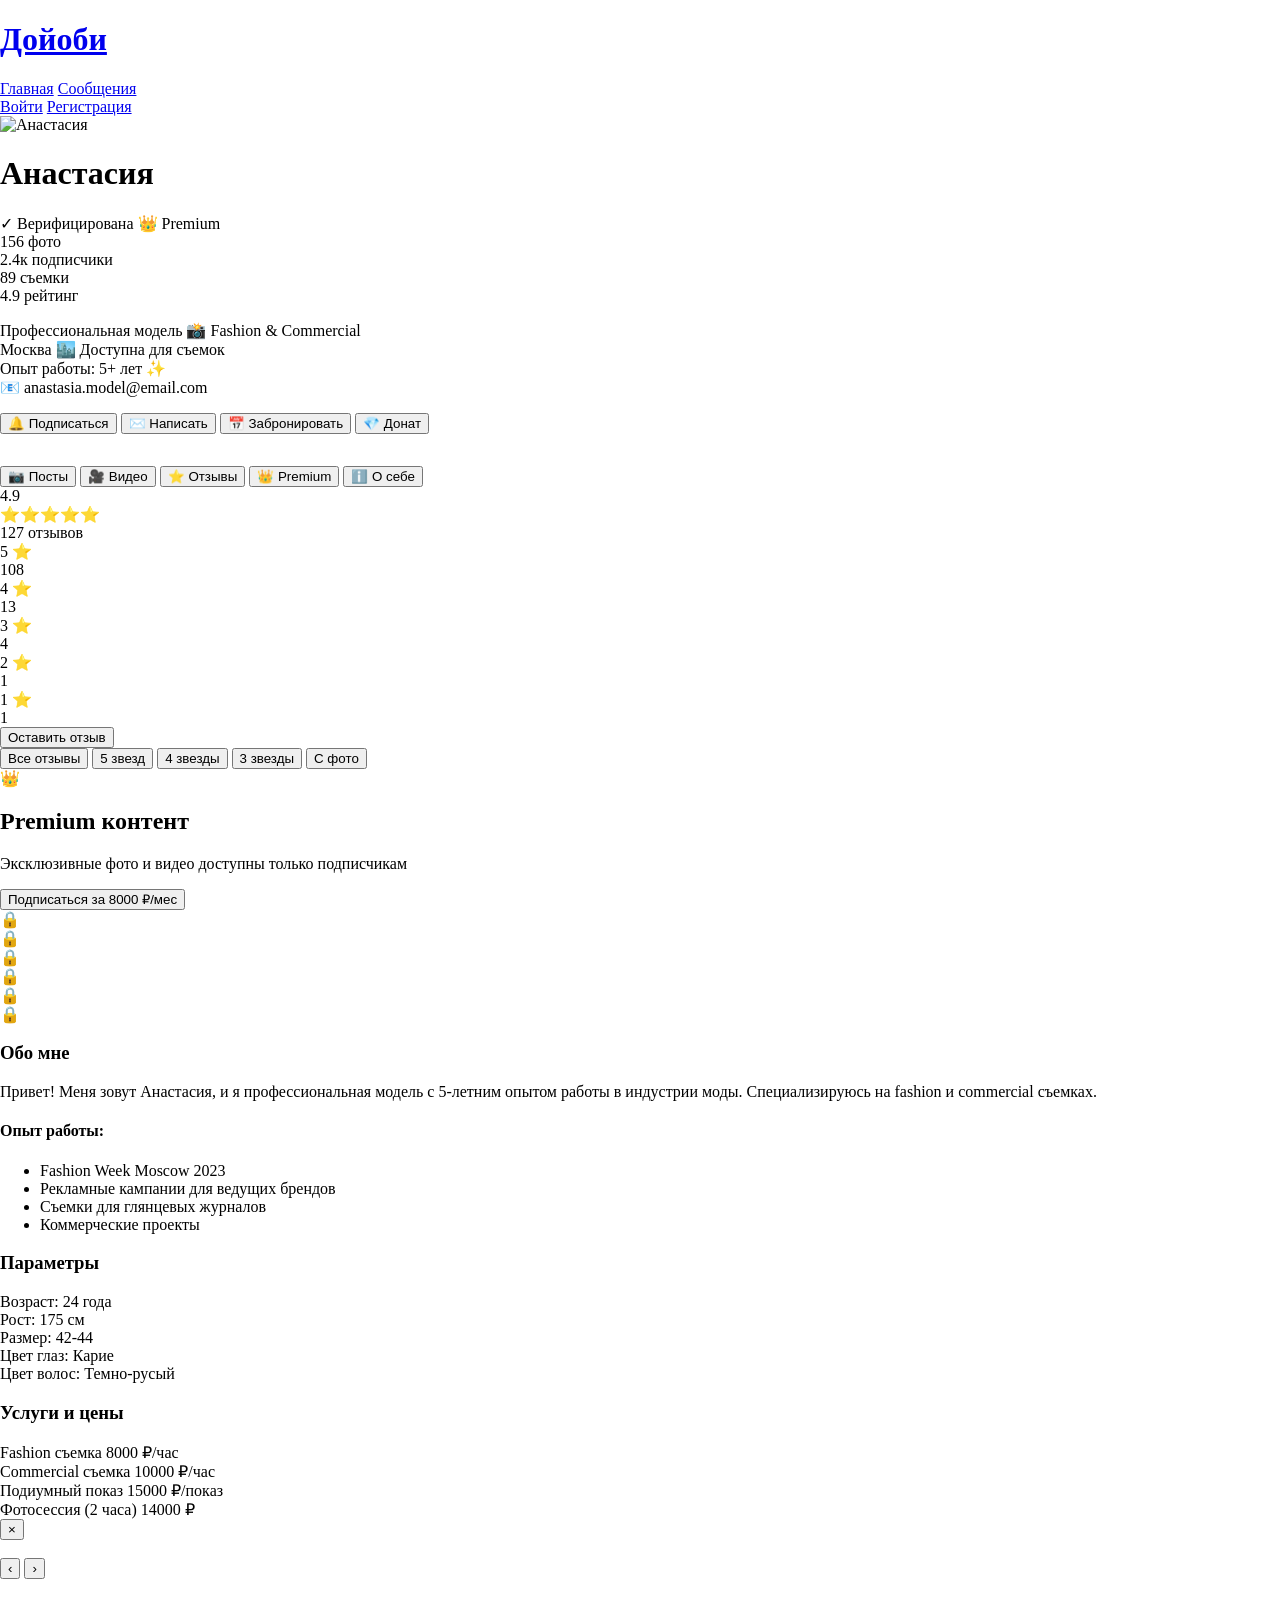
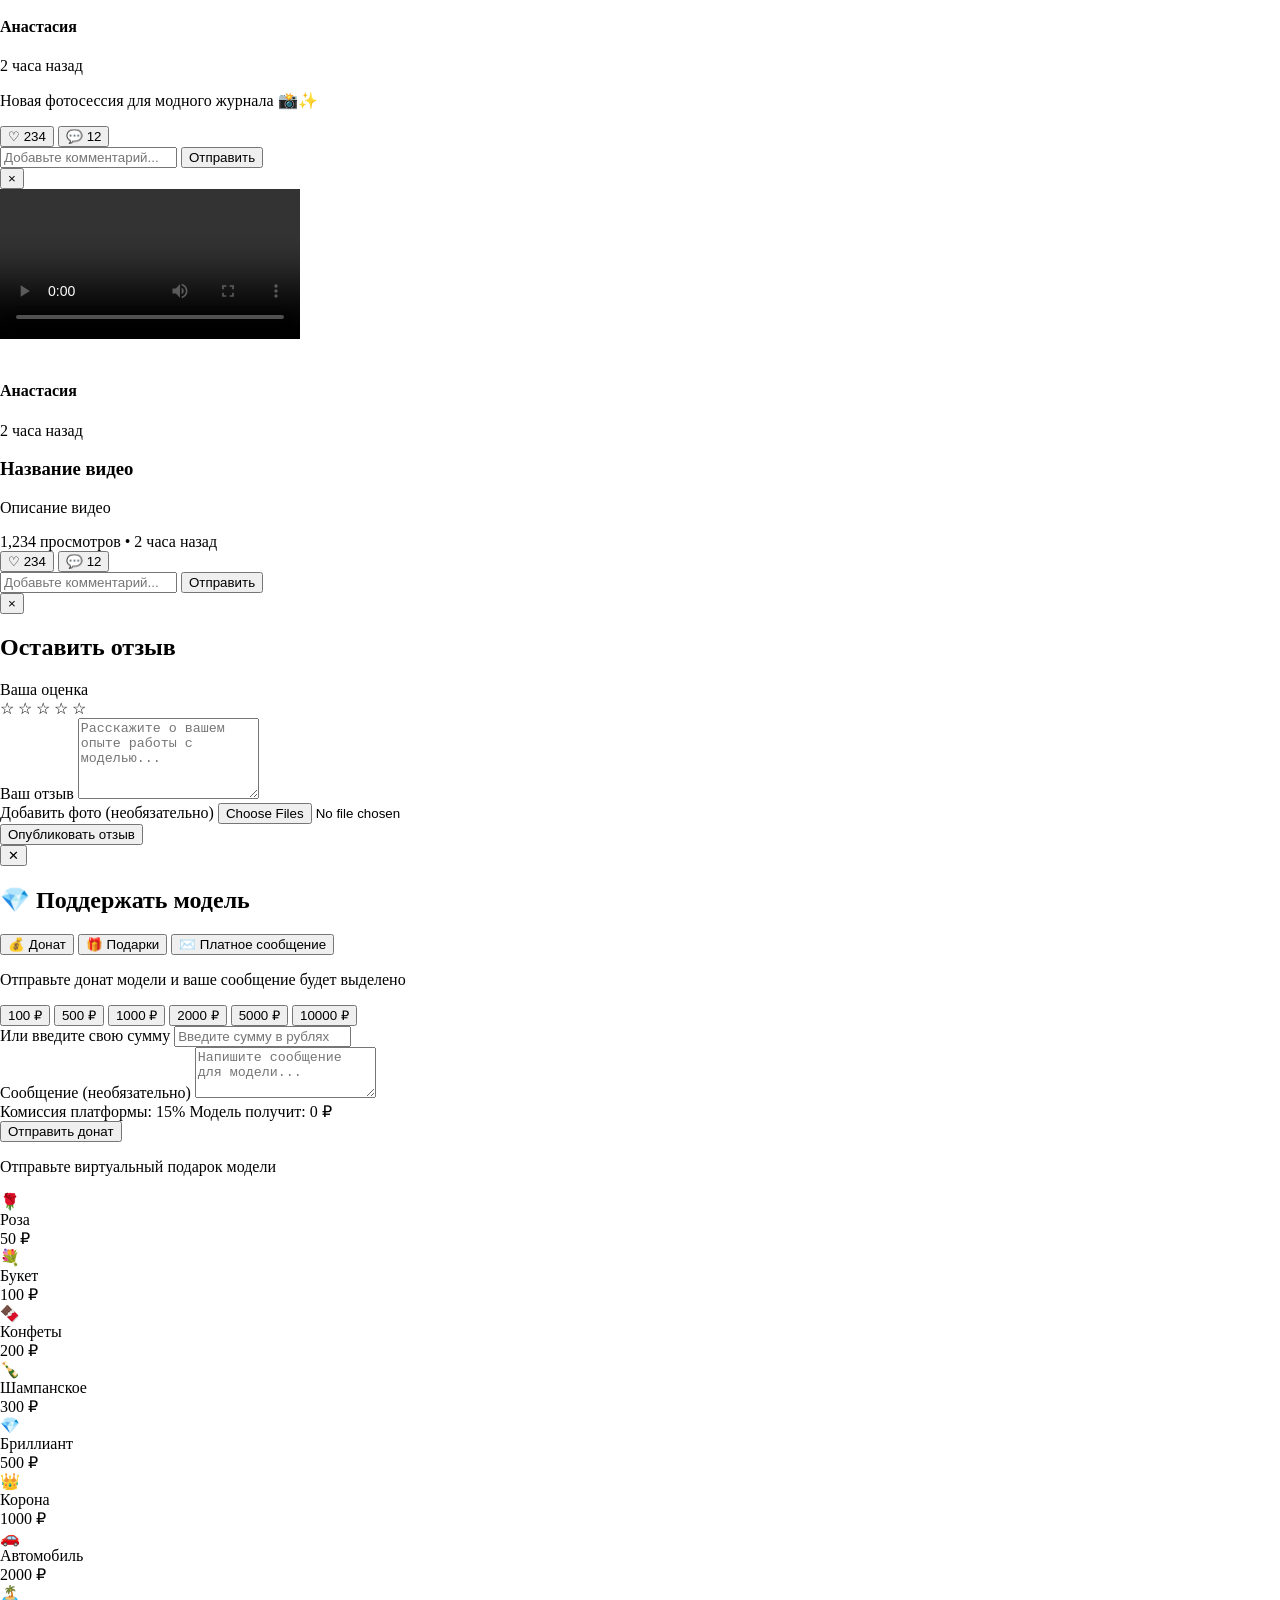
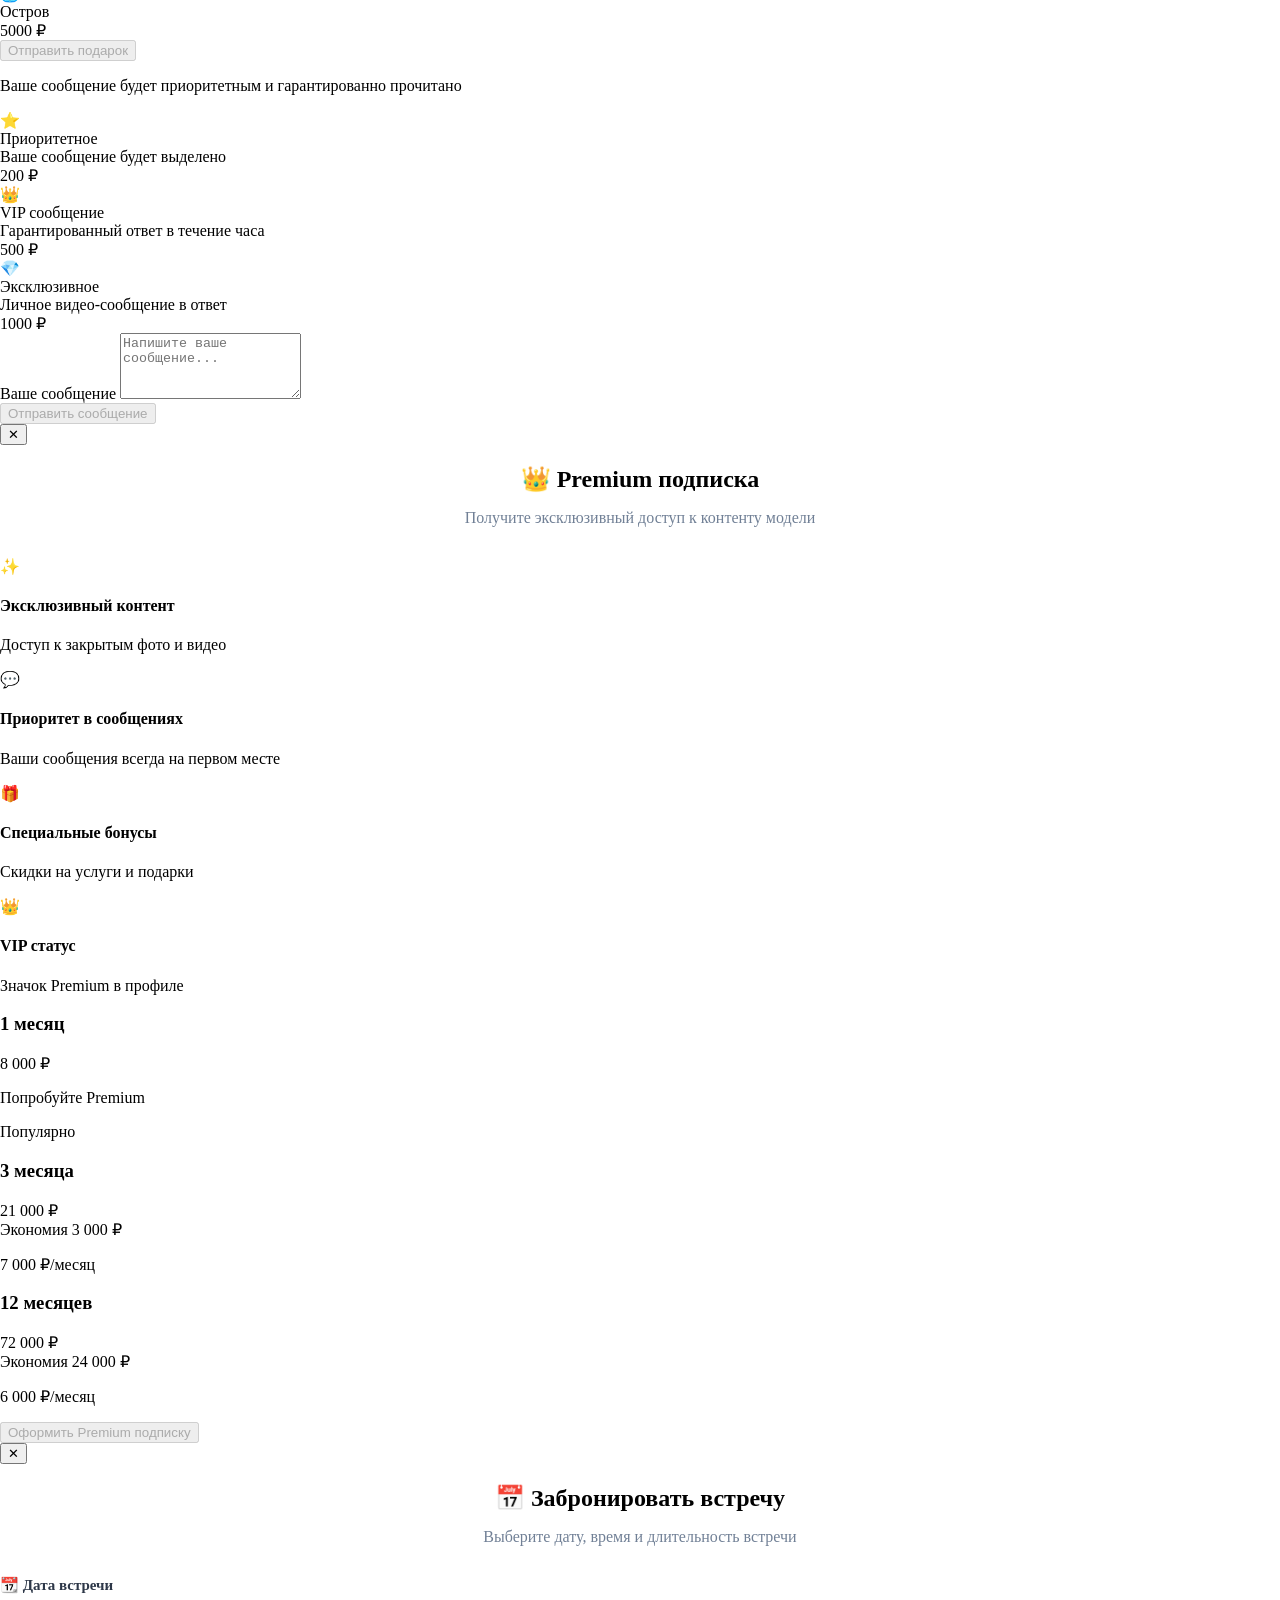
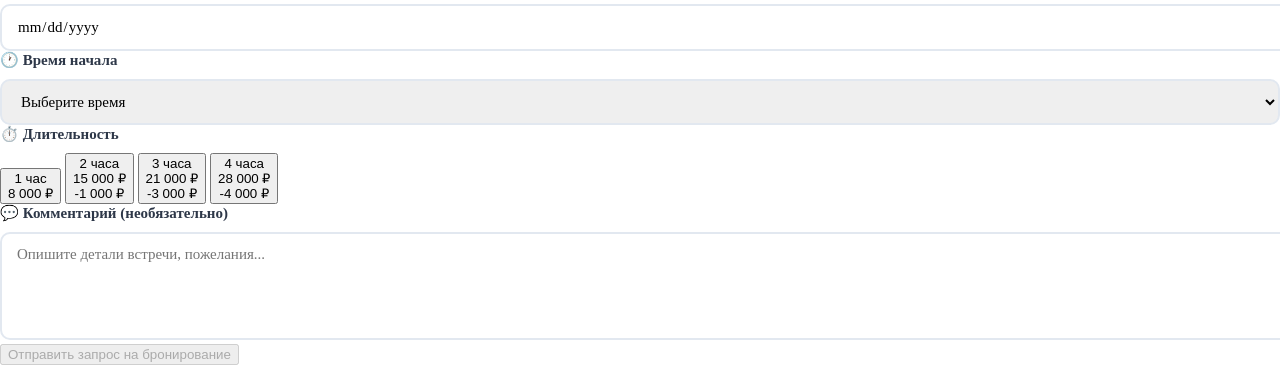
==== profile.html @ 566de877 "Add files via upload" ====
<!DOCTYPE html>
<html lang="ru" style="overflow-y: scroll !important; height: 100%;">
<head>
    <meta charset="UTF-8">
    <meta name="viewport" content="width=device-width, initial-scale=1.0">
    <title>Профиль модели - Дойоби</title>
    <style>
        /* Критический CSS для предотвращения прыжков - ПРИМЕНЯЕТСЯ МГНОВЕННО */
        html { overflow-y: scroll !important; height: 100%; width: 100vw; overflow-x: hidden; }
        body { min-height: 100vh !important; margin: 0; padding: 0; }
        .profile-main { min-height: 100vh !important; }
        .profile-header { min-height: 350px !important; }
        .profile-content { min-height: 600px !important; }
    </style>
    <link rel="stylesheet" href="css/style.css">
    <link rel="stylesheet" href="css/profile.css">
</head>
<body style="min-height: 100vh !important;">
    <script>
        // КРИТИЧНО: Выполняется ДО отрисовки страницы
        document.documentElement.style.overflowY = 'scroll';
        document.documentElement.style.height = '100%';
        document.body.style.minHeight = '100vh';
    </script>
    <!-- Хедер -->
    <header class="header">
        <div class="container">
            <div class="logo">
                <h1><a href="index.html">Дойоби</a></h1>
            </div>
            <nav class="nav">
                <a href="index.html" class="nav-link">Главная</a>
                <a href="messages.html" class="nav-link">Сообщения</a>
            </nav>
            <div class="auth-buttons" id="authButtons">
                <!-- Контент будет загружен через inline script -->
            </div>
        </div>
    </header>
    
    <script>
        // Синхронная загрузка меню ДО отрисовки страницы
        (function() {
            const currentUserData = localStorage.getItem('currentUser');
            const authButtons = document.getElementById('authButtons');
            
            if (currentUserData) {
                try {
                    const userData = JSON.parse(currentUserData);
                    
                    // Упрощенная проверка - если есть id и email, значит авторизован
                    if (userData.id && userData.email && userData.isGuest !== true) {
                        authButtons.innerHTML = `
                            <div class="user-menu" onclick="toggleUserMenu()" style="display: flex; align-items: center; gap: 10px; cursor: pointer; position: relative; width: 100%; justify-content: flex-end;">
                                <img src="${userData.avatar}" alt="Avatar" style="width: 35px; height: 35px; border-radius: 50%; object-fit: cover; flex-shrink: 0;">
                                <span style="font-weight: 600; color: #2d3748; white-space: nowrap; overflow: hidden; text-overflow: ellipsis; max-width: 200px;">${userData.name}</span>
                                <div class="dropdown-menu" id="dropdownMenu" style="position: absolute; top: 100%; right: 0; background: white; border-radius: 10px; box-shadow: 0 4px 20px rgba(0,0,0,0.1); padding: 10px 0; min-width: 180px; display: none; z-index: 100; margin-top: 10px;">
                                    <a href="user-profile.html" style="display: block; padding: 10px 15px; color: #4a5568; text-decoration: none; transition: background 0.3s ease;" onmouseover="this.style.background='#f7fafc'; this.style.color='#667eea'" onmouseout="this.style.background=''; this.style.color='#4a5568'">Мой профиль</a>
                                    <a href="#" onclick="logout()" style="display: block; padding: 10px 15px; color: #4a5568; text-decoration: none; transition: background 0.3s ease;" onmouseover="this.style.background='#f7fafc'; this.style.color='#667eea'" onmouseout="this.style.background=''; this.style.color='#4a5568'">Выйти</a>
                                </div>
                            </div>
                        `;
                    } else {
                        authButtons.innerHTML = `
                            <a href="auth.html" class="btn btn-outline" style="flex-shrink: 0;">Войти</a>
                            <a href="auth.html?register=true" class="btn btn-primary" style="flex-shrink: 0;">Регистрация</a>
                        `;
                    }
                } catch (e) {
                    authButtons.innerHTML = `
                        <a href="auth.html" class="btn btn-outline" style="flex-shrink: 0;">Войти</a>
                        <a href="auth.html?register=true" class="btn btn-primary" style="flex-shrink: 0;">Регистрация</a>
                    `;
                }
            } else {
                authButtons.innerHTML = `
                    <a href="auth.html" class="btn btn-outline" style="flex-shrink: 0;">Войти</a>
                    <a href="auth.html?register=true" class="btn btn-primary" style="flex-shrink: 0;">Регистрация</a>
                `;
            }
        })();
    </script>

    <!-- Профиль модели -->
    <main class="profile-main">
        <div class="container">
            <!-- Шапка профиля -->
            <div class="profile-header">
                <div class="profile-avatar">
                    <img src="https://images.unsplash.com/photo-1494790108755-2616b612b786?w=400&h=400&fit=crop" alt="Анастасия" id="profileAvatar">
                    <div class="status-indicator online"></div>
                </div>
                
                <div class="profile-info">
                    <div class="profile-name-section">
                        <h1 class="profile-name" id="profileName">Анастасия</h1>
                        <div class="profile-badges">
                            <span class="badge verified">✓ Верифицирована</span>
                            <span class="badge premium">👑 Premium</span>
                        </div>
                    </div>
                    
                    <div class="profile-stats">
                        <div class="stat">
                            <span class="stat-number">156</span>
                            <span class="stat-label">фото</span>
                        </div>
                        <div class="stat">
                            <span class="stat-number">2.4к</span>
                            <span class="stat-label">подписчики</span>
                        </div>
                        <div class="stat">
                            <span class="stat-number">89</span>
                            <span class="stat-label">съемки</span>
                        </div>
                        <div class="stat">
                            <span class="stat-number">4.9</span>
                            <span class="stat-label">рейтинг</span>
                        </div>
                    </div>
                    
                    <div class="profile-description">
                        <p>Профессиональная модель 📸 Fashion & Commercial<br>
                        Москва 🏙️ Доступна для съемок<br>
                        Опыт работы: 5+ лет ✨<br>
                        📧 anastasia.model@email.com</p>
                    </div>
                    
                    <div class="profile-actions">
                        <button class="btn btn-outline btn-action" id="subscribeBtn" onclick="toggleSubscription()">
                            <span id="subscribeIcon">🔔</span>
                            <span id="subscribeText">Подписаться</span>
                        </button>
                        <button class="btn btn-outline btn-action" onclick="sendMessage()">
                            <span>✉️ Написать</span>
                        </button>
                        <button class="btn btn-primary btn-action" id="bookingBtn" onclick="openBookingModal()">
                            <span>📅 Забронировать</span>
                        </button>
                        <button class="btn btn-gradient btn-action" onclick="openDonateModal()">
                            <span>💎 Донат</span>
                        </button>
                    </div>
                </div>
            </div>

            <!-- Навигация по контенту -->
            <div class="content-nav">
                <button class="content-tab active" data-tab="posts">
                    <span class="tab-icon">📷</span>
                    <span>Посты</span>
                </button>
                <button class="content-tab" data-tab="videos">
                    <span class="tab-icon">🎥</span>
                    <span>Видео</span>
                </button>
                <button class="content-tab" data-tab="reviews">
                    <span class="tab-icon">⭐</span>
                    <span>Отзывы</span>
                </button>
                <button class="content-tab" data-tab="premium">
                    <span class="tab-icon">👑</span>
                    <span>Premium</span>
                </button>
                <button class="content-tab" data-tab="about">
                    <span class="tab-icon">ℹ️</span>
                    <span>О себе</span>
                </button>
            </div>

            <!-- Контент -->
            <div class="profile-content">
                <!-- Посты -->
                <div class="content-section active" id="posts">
                    <div class="posts-grid">
                        <!-- Посты будут добавлены через JS -->
                    </div>
                </div>

                <!-- Видео -->
                <div class="content-section" id="videos">
                    <div class="videos-grid">
                        <!-- Видео будут добавлены через JS -->
                    </div>
                </div>

                <!-- Отзывы -->
                <div class="content-section" id="reviews">
                    <div class="reviews-header">
                        <div class="reviews-summary">
                            <div class="rating-big">
                                <span class="rating-number" id="averageRating">4.9</span>
                                <div class="rating-stars">⭐⭐⭐⭐⭐</div>
                                <span class="reviews-count" id="totalReviews">127 отзывов</span>
                            </div>
                            <div class="rating-breakdown">
                                <div class="rating-bar-item">
                                    <span class="rating-label">5 ⭐</span>
                                    <div class="rating-bar">
                                        <div class="rating-bar-fill" style="width: 85%"></div>
                                    </div>
                                    <span class="rating-count">108</span>
                                </div>
                                <div class="rating-bar-item">
                                    <span class="rating-label">4 ⭐</span>
                                    <div class="rating-bar">
                                        <div class="rating-bar-fill" style="width: 10%"></div>
                                    </div>
                                    <span class="rating-count">13</span>
                                </div>
                                <div class="rating-bar-item">
                                    <span class="rating-label">3 ⭐</span>
                                    <div class="rating-bar">
                                        <div class="rating-bar-fill" style="width: 3%"></div>
                                    </div>
                                    <span class="rating-count">4</span>
                                </div>
                                <div class="rating-bar-item">
                                    <span class="rating-label">2 ⭐</span>
                                    <div class="rating-bar">
                                        <div class="rating-bar-fill" style="width: 1%"></div>
                                    </div>
                                    <span class="rating-count">1</span>
                                </div>
                                <div class="rating-bar-item">
                                    <span class="rating-label">1 ⭐</span>
                                    <div class="rating-bar">
                                        <div class="rating-bar-fill" style="width: 1%"></div>
                                    </div>
                                    <span class="rating-count">1</span>
                                </div>
                            </div>
                        </div>
                        <button class="btn btn-primary" onclick="openReviewModal()">
                            Оставить отзыв
                        </button>
                    </div>
                    
                    <div class="reviews-filters">
                        <button class="filter-btn active" data-filter="all">Все отзывы</button>
                        <button class="filter-btn" data-filter="5">5 звезд</button>
                        <button class="filter-btn" data-filter="4">4 звезды</button>
                        <button class="filter-btn" data-filter="3">3 звезды</button>
                        <button class="filter-btn" data-filter="verified">С фото</button>
                    </div>
                    
                    <div class="reviews-list" id="reviewsList">
                        <!-- Отзывы будут добавлены через JS -->
                    </div>
                </div>

                <!-- Premium контент -->
                <div class="content-section" id="premium">
                    <!-- Баннер для неподписанных (будет скрыт если есть Premium) -->
                    <div class="premium-locked-banner" id="premiumLockedBanner">
                        <div class="premium-banner-content">
                            <div class="premium-banner-icon">👑</div>
                            <h2>Premium контент</h2>
                            <p>Эксклюзивные фото и видео доступны только подписчикам</p>
                            <button class="btn btn-gradient btn-large" onclick="openPremiumModal()">
                                Подписаться за 8000 ₽/мес
                            </button>
                        </div>
                    </div>
                    
                    <!-- Заблокированный контент (превью) -->
                    <div class="premium-locked-grid" id="premiumLockedGrid">
                        <div class="locked-item">
                            <div class="locked-overlay">
                                <span class="lock-icon">🔒</span>
                            </div>
                        </div>
                        <div class="locked-item">
                            <div class="locked-overlay">
                                <span class="lock-icon">🔒</span>
                            </div>
                        </div>
                        <div class="locked-item">
                            <div class="locked-overlay">
                                <span class="lock-icon">🔒</span>
                            </div>
                        </div>
                        <div class="locked-item">
                            <div class="locked-overlay">
                                <span class="lock-icon">🔒</span>
                            </div>
                        </div>
                        <div class="locked-item">
                            <div class="locked-overlay">
                                <span class="lock-icon">🔒</span>
                            </div>
                        </div>
                        <div class="locked-item">
                            <div class="locked-overlay">
                                <span class="lock-icon">🔒</span>
                            </div>
                        </div>
                    </div>
                    
                    <!-- Разблокированный Premium контент (будет показан если есть подписка) -->
                    <div class="premium-unlocked-content" id="premiumUnlockedContent" style="display: none;">
                        <div class="premium-active-badge">
                            <span class="badge-icon">👑</span>
                            <span>Premium активен</span>
                            <span class="badge-expires" id="premiumExpiresText"></span>
                        </div>
                        
                        <div class="premium-grid" id="premiumContentGrid">
                            <!-- Premium контент будет добавлен через JS -->
                        </div>
                    </div>
                </div>

                <!-- О себе -->
                <div class="content-section" id="about">
                    <div class="about-content">
                        <div class="about-section">
                            <h3>Обо мне</h3>
                            <p>Привет! Меня зовут Анастасия, и я профессиональная модель с 5-летним опытом работы в индустрии моды. Специализируюсь на fashion и commercial съемках.</p>
                            
                            <h4>Опыт работы:</h4>
                            <ul>
                                <li>Fashion Week Moscow 2023</li>
                                <li>Рекламные кампании для ведущих брендов</li>
                                <li>Съемки для глянцевых журналов</li>
                                <li>Коммерческие проекты</li>
                            </ul>
                        </div>
                        
                        <div class="about-section">
                            <h3>Параметры</h3>
                            <div class="parameters">
                                <div class="param">
                                    <span class="param-label">Возраст:</span>
                                    <span class="param-value">24 года</span>
                                </div>
                                <div class="param">
                                    <span class="param-label">Рост:</span>
                                    <span class="param-value">175 см</span>
                                </div>
                                <div class="param">
                                    <span class="param-label">Размер:</span>
                                    <span class="param-value">42-44</span>
                                </div>
                                <div class="param">
                                    <span class="param-label">Цвет глаз:</span>
                                    <span class="param-value">Карие</span>
                                </div>
                                <div class="param">
                                    <span class="param-label">Цвет волос:</span>
                                    <span class="param-value">Темно-русый</span>
                                </div>
                            </div>
                        </div>
                        
                        <div class="about-section">
                            <h3>Услуги и цены</h3>
                            <div class="services">
                                <div class="service">
                                    <span class="service-name">Fashion съемка</span>
                                    <span class="service-price">8000 ₽/час</span>
                                </div>
                                <div class="service">
                                    <span class="service-name">Commercial съемка</span>
                                    <span class="service-price">10000 ₽/час</span>
                                </div>
                                <div class="service">
                                    <span class="service-name">Подиумный показ</span>
                                    <span class="service-price">15000 ₽/показ</span>
                                </div>
                                <div class="service">
                                    <span class="service-name">Фотосессия (2 часа)</span>
                                    <span class="service-price">14000 ₽</span>
                                </div>
                            </div>
                        </div>
                    </div>
                </div>
            </div>
        </div>
    </main>

    <!-- Модальное окно для просмотра фото -->
    <div class="modal" id="photoModal">
        <div class="modal-content modal-photo-content">
            <button class="modal-close" onclick="closeModal()">&times;</button>
            
            <div class="modal-photo-container">
                <!-- Левая часть - изображение -->
                <div class="modal-image-section">
                    <img src="" alt="" id="modalImage">
                    <div class="modal-nav">
                        <button class="modal-nav-btn" id="prevBtn" onclick="prevImage()">‹</button>
                        <button class="modal-nav-btn" id="nextBtn" onclick="nextImage()">›</button>
                    </div>
                </div>
                
                <!-- Правая часть - информация, лайки и комментарии -->
                <div class="modal-info-section">
                    <!-- Шапка с информацией о модели -->
                    <div class="modal-header-info">
                        <img src="" alt="" class="modal-user-avatar" id="modalUserAvatar">
                        <div class="modal-user-details">
                            <h4 id="modalUserName">Анастасия</h4>
                            <span class="modal-post-time" id="modalPostTime">2 часа назад</span>
                        </div>
                    </div>
                    
                    <!-- Описание поста -->
                    <div class="modal-post-description">
                        <p id="modalPostDescription">Новая фотосессия для модного журнала 📸✨</p>
                    </div>
                    
                    <!-- Лайки и действия -->
                    <div class="modal-actions">
                        <button class="action-btn like-btn" onclick="toggleLike()" id="likeBtn">
                            <span class="action-icon">♡</span>
                            <span class="action-count" id="likeCount">234</span>
                        </button>
                        <button class="action-btn comment-btn" onclick="focusCommentInput()">
                            <span class="action-icon">💬</span>
                            <span class="action-count" id="commentCount">12</span>
                        </button>
                    </div>
                    
                    <!-- Список комментариев -->
                    <div class="modal-comments" id="modalComments">
                        <!-- Комментарии будут добавлены через JS -->
                    </div>
                    
                    <!-- Форма добавления комментария -->
                    <div class="modal-comment-form">
                        <input type="text" 
                               placeholder="Добавьте комментарий..." 
                               id="commentInput"
                               onkeypress="handleCommentKeyPress(event)">
                        <button class="btn btn-primary btn-small" onclick="addComment()">
                            Отправить
                        </button>
                    </div>
                </div>
            </div>
        </div>
    </div>

    <!-- Модальное окно для видео -->
    <div class="modal" id="videoModal">
        <div class="modal-content modal-video-content">
            <button class="modal-close" onclick="closeVideoModal()">&times;</button>
            
            <div class="modal-video-container">
                <!-- Левая часть - видео -->
                <div class="modal-video-section">
                    <video id="modalVideo" controls autoplay>
                        <source src="" type="video/mp4">
                        Ваш браузер не поддерживает видео.
                    </video>
                </div>
                
                <!-- Правая часть - информация, лайки и комментарии -->
                <div class="modal-info-section">
                    <!-- Шапка с информацией о модели -->
                    <div class="modal-header-info">
                        <img src="" alt="" class="modal-user-avatar" id="modalVideoUserAvatar">
                        <div class="modal-user-details">
                            <h4 id="modalVideoUserName">Анастасия</h4>
                            <span class="modal-post-time" id="modalVideoPostTime">2 часа назад</span>
                        </div>
                    </div>
                    
                    <!-- Описание видео -->
                    <div class="modal-post-description">
                        <h3 id="modalVideoTitle">Название видео</h3>
                        <p id="modalVideoDescription">Описание видео</p>
                        <div class="video-stats-info">
                            <span id="modalVideoViews">1,234 просмотров</span>
                            <span>•</span>
                            <span id="modalVideoDate">2 часа назад</span>
                        </div>
                    </div>
                    
                    <!-- Лайки и действия -->
                    <div class="modal-actions">
                        <button class="action-btn like-btn" onclick="toggleVideoLike()" id="videoLikeBtn">
                            <span class="action-icon">♡</span>
                            <span class="action-count" id="videoLikeCount">234</span>
                        </button>
                        <button class="action-btn comment-btn" onclick="focusVideoCommentInput()">
                            <span class="action-icon">💬</span>
                            <span class="action-count" id="videoCommentCount">12</span>
                        </button>
                    </div>
                    
                    <!-- Список комментариев -->
                    <div class="modal-comments" id="modalVideoComments">
                        <!-- Комментарии будут добавлены через JS -->
                    </div>
                    
                    <!-- Форма добавления комментария -->
                    <div class="modal-comment-form">
                        <input type="text" 
                               placeholder="Добавьте комментарий..." 
                               id="videoCommentInput"
                               onkeypress="handleVideoCommentKeyPress(event)">
                        <button class="btn btn-primary btn-small" onclick="addVideoComment()">
                            Отправить
                        </button>
                    </div>
                </div>
            </div>
        </div>
    </div>

    <!-- Модальное окно для отзыва -->
    <div class="modal" id="reviewModal">
        <div class="modal-content modal-review-content">
            <button class="modal-close" onclick="closeReviewModal()">&times;</button>
            <h2>Оставить отзыв</h2>
            
            <div class="review-form">
                <div class="form-group">
                    <label>Ваша оценка</label>
                    <div class="star-rating" id="starRating">
                        <span class="star" data-rating="1">☆</span>
                        <span class="star" data-rating="2">☆</span>
                        <span class="star" data-rating="3">☆</span>
                        <span class="star" data-rating="4">☆</span>
                        <span class="star" data-rating="5">☆</span>
                    </div>
                </div>
                
                <div class="form-group">
                    <label>Ваш отзыв</label>
                    <textarea id="reviewText" 
                              placeholder="Расскажите о вашем опыте работы с моделью..." 
                              rows="5"></textarea>
                </div>
                
                <div class="form-group">
                    <label>Добавить фото (необязательно)</label>
                    <input type="file" id="reviewPhoto" accept="image/*" multiple>
                </div>
                
                <button class="btn btn-primary btn-large" onclick="submitReview()">
                    Опубликовать отзыв
                </button>
            </div>
        </div>
    </div>

    <!-- Модальное окно для донатов и подарков -->
    <div class="modal" id="donateModal" onclick="closeModalOnOverlay(event, 'donateModal')">
        <div class="modal-content modal-donate-content" onclick="event.stopPropagation()">
            <button class="modal-close" onclick="closeDonateModal()">✕</button>
            <h2>💎 Поддержать модель</h2>
            
            <div class="donate-tabs">
                <button class="donate-tab active" data-tab="donate" onclick="switchDonateTab('donate')">
                    💰 Донат
                </button>
                <button class="donate-tab" data-tab="gifts" onclick="switchDonateTab('gifts')">
                    🎁 Подарки
                </button>
                <button class="donate-tab" data-tab="paid-message" onclick="switchDonateTab('paid-message')">
                    ✉️ Платное сообщение
                </button>
            </div>
            
            <!-- Донат -->
            <div class="donate-section active" id="donate-section">
                <p class="donate-description">Отправьте донат модели и ваше сообщение будет выделено</p>
                
                <div class="amount-buttons">
                    <button class="amount-btn" onclick="selectAmount(100)">100 ₽</button>
                    <button class="amount-btn" onclick="selectAmount(500)">500 ₽</button>
                    <button class="amount-btn" onclick="selectAmount(1000)">1000 ₽</button>
                    <button class="amount-btn" onclick="selectAmount(2000)">2000 ₽</button>
                    <button class="amount-btn" onclick="selectAmount(5000)">5000 ₽</button>
                    <button class="amount-btn" onclick="selectAmount(10000)">10000 ₽</button>
                </div>
                
                <div class="form-group">
                    <label>Или введите свою сумму</label>
                    <input type="number" id="customAmount" placeholder="Введите сумму в рублях" min="50">
                </div>
                
                <div class="form-group">
                    <label>Сообщение (необязательно)</label>
                    <textarea id="donateMessage" placeholder="Напишите сообщение для модели..." rows="3"></textarea>
                </div>
                
                <div class="commission-info">
                    <span>Комиссия платформы: 15%</span>
                    <span id="modelReceives">Модель получит: 0 ₽</span>
                </div>
                
                <button class="btn btn-gradient btn-large" onclick="sendDonate()">
                    Отправить донат
                </button>
            </div>
            
            <!-- Подарки -->
            <div class="donate-section" id="gifts-section">
                <p class="donate-description">Отправьте виртуальный подарок модели</p>
                
                <div class="gifts-grid">
                    <div class="gift-item" onclick="selectGift(1, 50)">
                        <div class="gift-icon">🌹</div>
                        <div class="gift-name">Роза</div>
                        <div class="gift-price">50 ₽</div>
                    </div>
                    <div class="gift-item" onclick="selectGift(2, 100)">
                        <div class="gift-icon">💐</div>
                        <div class="gift-name">Букет</div>
                        <div class="gift-price">100 ₽</div>
                    </div>
                    <div class="gift-item" onclick="selectGift(3, 200)">
                        <div class="gift-icon">🍫</div>
                        <div class="gift-name">Конфеты</div>
                        <div class="gift-price">200 ₽</div>
                    </div>
                    <div class="gift-item" onclick="selectGift(4, 300)">
                        <div class="gift-icon">🍾</div>
                        <div class="gift-name">Шампанское</div>
                        <div class="gift-price">300 ₽</div>
                    </div>
                    <div class="gift-item" onclick="selectGift(5, 500)">
                        <div class="gift-icon">💎</div>
                        <div class="gift-name">Бриллиант</div>
                        <div class="gift-price">500 ₽</div>
                    </div>
                    <div class="gift-item" onclick="selectGift(6, 1000)">
                        <div class="gift-icon">👑</div>
                        <div class="gift-name">Корона</div>
                        <div class="gift-price">1000 ₽</div>
                    </div>
                    <div class="gift-item" onclick="selectGift(7, 2000)">
                        <div class="gift-icon">🚗</div>
                        <div class="gift-name">Автомобиль</div>
                        <div class="gift-price">2000 ₽</div>
                    </div>
                    <div class="gift-item" onclick="selectGift(8, 5000)">
                        <div class="gift-icon">🏝️</div>
                        <div class="gift-name">Остров</div>
                        <div class="gift-price">5000 ₽</div>
                    </div>
                </div>
                
                <div class="selected-gift" id="selectedGift" style="display: none;">
                    <p>Выбран подарок: <span id="selectedGiftName"></span></p>
                    <p>Стоимость: <span id="selectedGiftPrice"></span> ₽</p>
                </div>
                
                <button class="btn btn-gradient btn-large" onclick="sendGift()" id="sendGiftBtn" disabled>
                    Отправить подарок
                </button>
            </div>
            
            <!-- Платное сообщение -->
            <div class="donate-section" id="paid-message-section">
                <p class="donate-description">Ваше сообщение будет приоритетным и гарантированно прочитано</p>
                
                <div class="paid-message-options">
                    <div class="paid-option" onclick="selectPaidOption('priority', 200)">
                        <div class="option-icon">⭐</div>
                        <div class="option-name">Приоритетное</div>
                        <div class="option-description">Ваше сообщение будет выделено</div>
                        <div class="option-price">200 ₽</div>
                    </div>
                    <div class="paid-option" onclick="selectPaidOption('vip', 500)">
                        <div class="option-icon">👑</div>
                        <div class="option-name">VIP сообщение</div>
                        <div class="option-description">Гарантированный ответ в течение часа</div>
                        <div class="option-price">500 ₽</div>
                    </div>
                    <div class="paid-option" onclick="selectPaidOption('exclusive', 1000)">
                        <div class="option-icon">💎</div>
                        <div class="option-name">Эксклюзивное</div>
                        <div class="option-description">Личное видео-сообщение в ответ</div>
                        <div class="option-price">1000 ₽</div>
                    </div>
                </div>
                
                <div class="form-group">
                    <label>Ваше сообщение</label>
                    <textarea id="paidMessageText" placeholder="Напишите ваше сообщение..." rows="4"></textarea>
                </div>
                
                <div class="selected-option" id="selectedOption" style="display: none;">
                    <p>Выбран тариф: <span id="selectedOptionName"></span></p>
                    <p>Стоимость: <span id="selectedOptionPrice"></span> ₽</p>
                </div>
                
                <button class="btn btn-gradient btn-large" onclick="sendPaidMessage()" id="sendPaidMessageBtn" disabled>
                    Отправить сообщение
                </button>
            </div>
        </div>
    </div>

    <!-- Модальное окно Premium подписки -->
    <div class="modal" id="premiumModal" onclick="closeModalOnOverlay(event, 'premiumModal')">
        <div class="modal-content modal-donate-content" onclick="event.stopPropagation()">
            <button class="modal-close" onclick="closePremiumModal()">✕</button>
            <h2 style="text-align: center; margin-bottom: 10px;">👑 Premium подписка</h2>
            <p style="text-align: center; color: #718096; margin-bottom: 30px;">Получите эксклюзивный доступ к контенту модели</p>
            
            <div class="premium-benefits">
                <div class="benefit-item">
                    <span class="benefit-icon">✨</span>
                    <div>
                        <h4>Эксклюзивный контент</h4>
                        <p>Доступ к закрытым фото и видео</p>
                    </div>
                </div>
                <div class="benefit-item">
                    <span class="benefit-icon">💬</span>
                    <div>
                        <h4>Приоритет в сообщениях</h4>
                        <p>Ваши сообщения всегда на первом месте</p>
                    </div>
                </div>
                <div class="benefit-item">
                    <span class="benefit-icon">🎁</span>
                    <div>
                        <h4>Специальные бонусы</h4>
                        <p>Скидки на услуги и подарки</p>
                    </div>
                </div>
                <div class="benefit-item">
                    <span class="benefit-icon">👑</span>
                    <div>
                        <h4>VIP статус</h4>
                        <p>Значок Premium в профиле</p>
                    </div>
                </div>
            </div>
            
            <div class="premium-plans">
                <div class="premium-plan" onclick="selectPremiumPlan('month', 8000)">
                    <div class="plan-header">
                        <h3>1 месяц</h3>
                        <div class="plan-price">8 000 ₽</div>
                    </div>
                    <p class="plan-description">Попробуйте Premium</p>
                </div>
                
                <div class="premium-plan premium-plan-popular" onclick="selectPremiumPlan('3months', 21000)">
                    <div class="plan-badge">Популярно</div>
                    <div class="plan-header">
                        <h3>3 месяца</h3>
                        <div class="plan-price">21 000 ₽</div>
                        <div class="plan-save">Экономия 3 000 ₽</div>
                    </div>
                    <p class="plan-description">7 000 ₽/месяц</p>
                </div>
                
                <div class="premium-plan" onclick="selectPremiumPlan('year', 72000)">
                    <div class="plan-header">
                        <h3>12 месяцев</h3>
                        <div class="plan-price">72 000 ₽</div>
                        <div class="plan-save">Экономия 24 000 ₽</div>
                    </div>
                    <p class="plan-description">6 000 ₽/месяц</p>
                </div>
            </div>
            
            <div class="selected-premium-plan" id="selectedPremiumPlan" style="display: none;">
                <p>Выбран тариф: <span id="selectedPremiumPlanName"></span></p>
                <p>Стоимость: <span id="selectedPremiumPlanPrice"></span> ₽</p>
            </div>
            
            <button class="btn btn-gradient btn-large" onclick="purchasePremium()" id="purchasePremiumBtn" disabled>
                Оформить Premium подписку
            </button>
        </div>
    </div>

    <!-- Модальное окно бронирования -->
    <div class="modal" id="bookingModal" onclick="closeModalOnOverlay(event, 'bookingModal')">
        <div class="modal-content modal-donate-content" onclick="event.stopPropagation()">
            <button class="modal-close" onclick="closeBookingModal()">✕</button>
            <h2 style="text-align: center; margin-bottom: 10px;">📅 Забронировать встречу</h2>
            <p style="text-align: center; color: #718096; margin-bottom: 30px;">Выберите дату, время и длительность встречи</p>
            
            <div class="booking-form">
                <!-- Выбор даты -->
                <div class="form-group">
                    <label style="display: block; font-weight: 600; color: #2d3748; margin-bottom: 10px; font-size: 15px;">
                        📆 Дата встречи
                    </label>
                    <input type="date" 
                           id="bookingDate" 
                           class="booking-input"
                           min=""
                           onchange="updateBookingSummary()"
                           style="width: 100%; padding: 12px 15px; border: 2px solid #e2e8f0; border-radius: 10px; font-size: 15px; font-family: inherit;">
                </div>
                
                <!-- Выбор времени -->
                <div class="form-group">
                    <label style="display: block; font-weight: 600; color: #2d3748; margin-bottom: 10px; font-size: 15px;">
                        🕐 Время начала
                    </label>
                    <select id="bookingTime" 
                            class="booking-input"
                            onchange="updateBookingSummary()"
                            style="width: 100%; padding: 12px 15px; border: 2px solid #e2e8f0; border-radius: 10px; font-size: 15px; font-family: inherit;">
                        <option value="">Выберите время</option>
                        <option value="09:00">09:00</option>
                        <option value="10:00">10:00</option>
                        <option value="11:00">11:00</option>
                        <option value="12:00">12:00</option>
                        <option value="13:00">13:00</option>
                        <option value="14:00">14:00</option>
                        <option value="15:00">15:00</option>
                        <option value="16:00">16:00</option>
                        <option value="17:00">17:00</option>
                        <option value="18:00">18:00</option>
                        <option value="19:00">19:00</option>
                        <option value="20:00">20:00</option>
                        <option value="21:00">21:00</option>
                        <option value="22:00">22:00</option>
                    </select>
                </div>
                
                <!-- Выбор длительности -->
                <div class="form-group">
                    <label style="display: block; font-weight: 600; color: #2d3748; margin-bottom: 10px; font-size: 15px;">
                        ⏱️ Длительность
                    </label>
                    <div class="duration-buttons">
                        <button class="duration-btn" onclick="selectDuration(1, 8000)">
                            <div class="duration-hours">1 час</div>
                            <div class="duration-price">8 000 ₽</div>
                        </button>
                        <button class="duration-btn" onclick="selectDuration(2, 15000)">
                            <div class="duration-hours">2 часа</div>
                            <div class="duration-price">15 000 ₽</div>
                            <div class="duration-save">-1 000 ₽</div>
                        </button>
                        <button class="duration-btn" onclick="selectDuration(3, 21000)">
                            <div class="duration-hours">3 часа</div>
                            <div class="duration-price">21 000 ₽</div>
                            <div class="duration-save">-3 000 ₽</div>
                        </button>
                        <button class="duration-btn" onclick="selectDuration(4, 28000)">
                            <div class="duration-hours">4 часа</div>
                            <div class="duration-price">28 000 ₽</div>
                            <div class="duration-save">-4 000 ₽</div>
                        </button>
                    </div>
                </div>
                
                <!-- Комментарий -->
                <div class="form-group">
                    <label style="display: block; font-weight: 600; color: #2d3748; margin-bottom: 10px; font-size: 15px;">
                        💬 Комментарий (необязательно)
                    </label>
                    <textarea id="bookingComment" 
                              placeholder="Опишите детали встречи, пожелания..."
                              style="width: 100%; padding: 12px 15px; border: 2px solid #e2e8f0; border-radius: 10px; font-size: 15px; font-family: inherit; min-height: 80px; resize: vertical;"></textarea>
                </div>
                
                <!-- Итоговая информация -->
                <div class="booking-summary" id="bookingSummary" style="display: none;">
                    <h3 style="font-size: 16px; font-weight: 700; color: #2d3748; margin-bottom: 15px;">📋 Детали бронирования</h3>
                    <div style="background: #f7fafc; padding: 20px; border-radius: 15px; margin-bottom: 20px;">
                        <div style="display: flex; justify-content: space-between; margin-bottom: 10px;">
                            <span style="color: #718096;">Дата:</span>
                            <span style="font-weight: 600; color: #2d3748;" id="summaryDate">-</span>
                        </div>
                        <div style="display: flex; justify-content: space-between; margin-bottom: 10px;">
                            <span style="color: #718096;">Время:</span>
                            <span style="font-weight: 600; color: #2d3748;" id="summaryTime">-</span>
                        </div>
                        <div style="display: flex; justify-content: space-between; margin-bottom: 10px;">
                            <span style="color: #718096;">Длительность:</span>
                            <span style="font-weight: 600; color: #2d3748;" id="summaryDuration">-</span>
                        </div>
                        <div style="border-top: 2px solid #e2e8f0; margin: 15px 0; padding-top: 15px;">
                            <div style="display: flex; justify-content: space-between; align-items: center;">
                                <span style="font-size: 18px; font-weight: 700; color: #2d3748;">Итого:</span>
                                <span style="font-size: 24px; font-weight: 800; background: linear-gradient(135deg, #667eea 0%, #764ba2 100%); -webkit-background-clip: text; -webkit-text-fill-color: transparent;" id="summaryPrice">0 ₽</span>
                            </div>
                        </div>
                    </div>
                    <p style="font-size: 13px; color: #718096; text-align: center; margin-bottom: 20px;">
                        ℹ️ Модель получит уведомление о вашем запросе на бронирование
                    </p>
                </div>
                
                <button class="btn btn-gradient btn-large" onclick="confirmBooking()" id="confirmBookingBtn" disabled>
                    Отправить запрос на бронирование
                </button>
            </div>
        </div>
    </div>

    <script src="js/database.js"></script>
    <script src="js/app.js"></script>
    <script src="js/profile.js"></script>
    <script>
        // Проверка авторизации при загрузке страницы
        document.addEventListener('DOMContentLoaded', function() {
            const currentUser = localStorage.getItem('currentUser');
            const authButtons = document.getElementById('authButtons');
            
            if (currentUser) {
                const userData = JSON.parse(currentUser);
                if (userData.isLoggedIn && !userData.isGuest) {
                    // Пользователь авторизован - показываем профиль
                    authButtons.innerHTML = `
                        <div class="user-menu" onclick="toggleUserMenu()">
                            <img src="${userData.avatar}" alt="Avatar" class="user-avatar" style="width: 35px; height: 35px; border-radius: 50%; object-fit: cover;">
                            <span class="user-name" style="font-weight: 600; color: #2d3748; margin: 0 10px;">${userData.name}</span>
                            <div class="dropdown-menu" id="dropdownMenu" style="position: absolute; top: 100%; right: 0; background: white; border-radius: 10px; box-shadow: 0 4px 20px rgba(0,0,0,0.1); padding: 10px 0; min-width: 180px; display: none; z-index: 100;">
                                <a href="user-profile.html" style="display: block; padding: 10px 15px; color: #4a5568; text-decoration: none; transition: background 0.3s ease;" onmouseover="this.style.background='#f7fafc'; this.style.color='#667eea'" onmouseout="this.style.background=''; this.style.color='#4a5568'">Мой профиль</a>
                                <a href="#" onclick="logout()" style="display: block; padding: 10px 15px; color: #4a5568; text-decoration: none; transition: background 0.3s ease;" onmouseover="this.style.background='#f7fafc'; this.style.color='#667eea'" onmouseout="this.style.background=''; this.style.color='#4a5568'">Выйти</a>
                            </div>
                        </div>
                    `;
                    
                    // Добавляем стили для пользовательского меню
                    authButtons.style.position = 'relative';
                }
            }
        });
        
        // Переключение пользовательского меню
        function toggleUserMenu() {
            const dropdown = document.getElementById('dropdownMenu');
            if (dropdown) {
                dropdown.style.display = dropdown.style.display === 'block' ? 'none' : 'block';
            }
        }
        
        // Закрытие меню при клике вне его
        document.addEventListener('click', function(e) {
            const userMenu = document.querySelector('.user-menu');
            const dropdown = document.getElementById('dropdownMenu');
            
            if (userMenu && dropdown && !userMenu.contains(e.target)) {
                dropdown.style.display = 'none';
            }
        });
        
        // Выход из аккаунта
        function logout() {
            localStorage.removeItem('currentUser');
            localStorage.removeItem('rememberUser');
            location.reload();
        }
        
        // Предотвращаем прыжки скролла при перезагрузке
        if ('scrollRestoration' in history) {
            history.scrollRestoration = 'manual';
        }
        window.addEventListener('beforeunload', function() {
            window.scrollTo(0, 0);
        });
    </script>
</body>
</html>
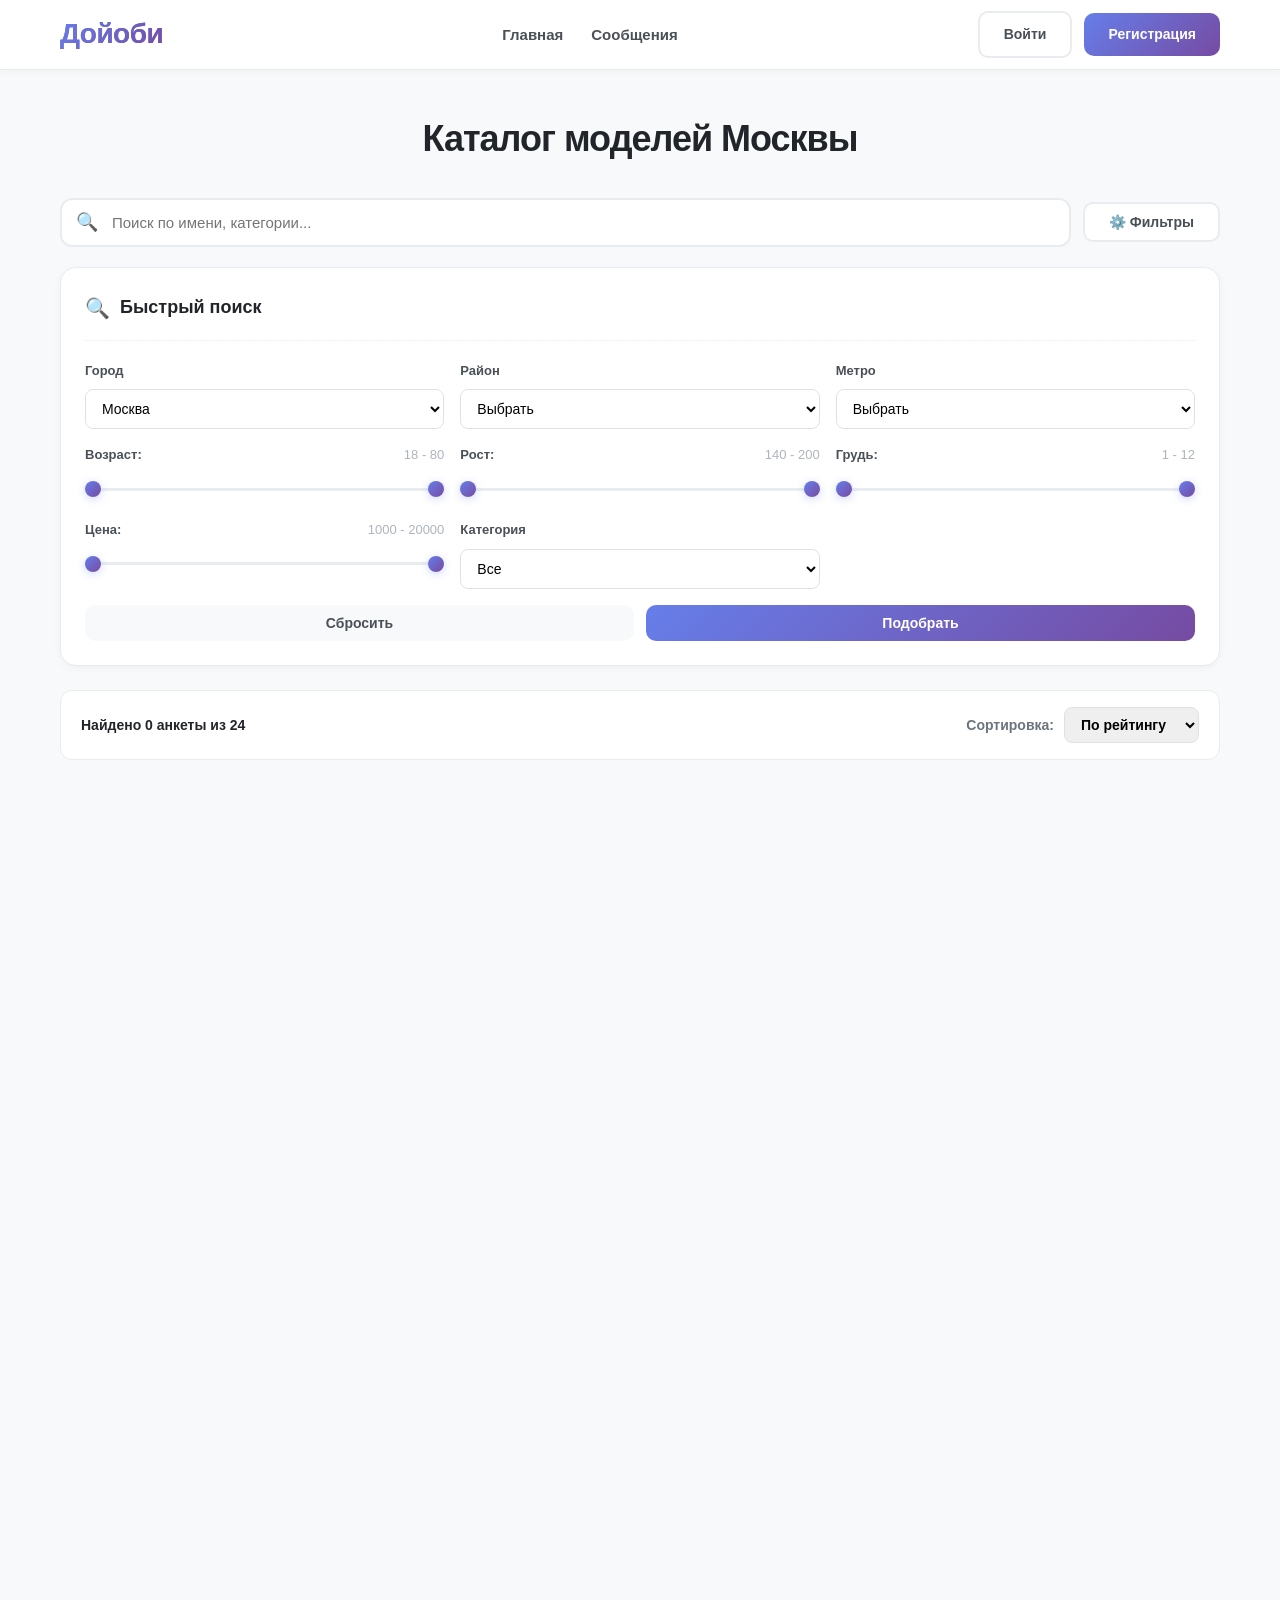
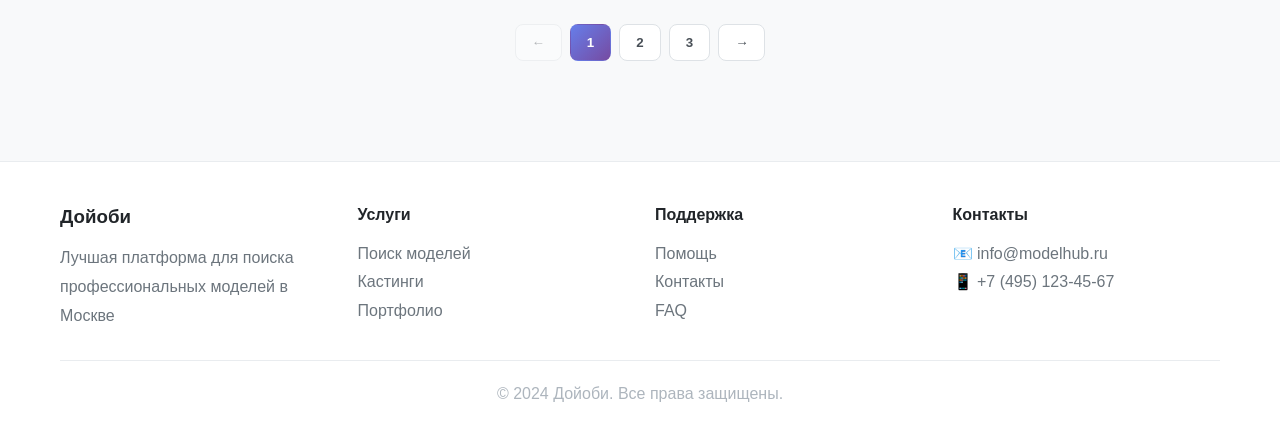
==== commit c4210406: "Update profile.html" ====
--- a/profile.html
+++ b/profile.html
@@ -961,4 +961,4 @@
         });
     </script>
 </body>
-</html>+</html>
--- a/css/style.css
+++ b/css/style.css
@@ -0,0 +1,1086 @@
+/* Современный сексуальный дизайн */
+
+* {
+    margin: 0;
+    padding: 0;
+    box-sizing: border-box;
+}
+
+html {
+    overflow-y: scroll !important; /* ВСЕГДА показывать вертикальный скроллбар */
+    width: 100vw;
+    overflow-x: hidden;
+    height: 100%;
+}
+
+body {
+    font-family: -apple-system, BlinkMacSystemFont, 'Segoe UI', Roboto, sans-serif;
+    background: #f8f9fa;
+    color: #212529;
+    line-height: 1.6;
+    min-height: 100%;
+    height: auto;
+    margin: 0;
+    padding: 0;
+    width: 100%;
+    position: relative;
+}
+
+/* Фиксируем минимальную высоту чтобы не было растягивания */
+body::before {
+    content: '';
+    display: block;
+    height: calc(100vh + 100px);
+    width: 1px;
+    position: absolute;
+    top: 0;
+    left: 0;
+    visibility: hidden;
+    pointer-events: none;
+}
+
+.container {
+    max-width: 1200px;
+    margin: 0 auto;
+    padding: 0 20px;
+    width: 100%;
+}
+
+/* Хедер */
+.header {
+    background: #ffffff;
+    padding: 0;
+    position: sticky;
+    top: 0;
+    z-index: 100;
+    border-bottom: 1px solid #e9ecef;
+    box-shadow: 0 2px 8px rgba(0,0,0,0.04);
+    height: 70px; /* Фиксированная высота */
+    display: flex;
+    align-items: center;
+    width: 100%;
+}
+
+.header .container {
+    display: grid;
+    grid-template-columns: 200px 1fr 300px;
+    align-items: center;
+    gap: 20px;
+    height: 70px;
+    max-width: 1200px;
+    margin: 0 auto;
+    padding: 0 20px;
+}
+
+.logo {
+    justify-self: start;
+    width: 200px;
+}
+
+.nav {
+    display: flex;
+    gap: 28px;
+    justify-self: center;
+}
+
+.auth-buttons {
+    display: flex;
+    gap: 12px;
+    justify-self: end;
+    width: 300px;
+    min-width: 300px;
+    max-width: 300px;
+    justify-content: flex-end;
+    align-items: center;
+}
+
+.logo h1 {
+    font-size: 28px;
+    font-weight: 800;
+    background: linear-gradient(135deg, #667eea 0%, #764ba2 100%);
+    -webkit-background-clip: text;
+    background-clip: text;
+    -webkit-text-fill-color: transparent;
+    letter-spacing: -0.5px;
+}
+
+.logo a {
+    text-decoration: none;
+    background: linear-gradient(135deg, #667eea 0%, #764ba2 100%);
+    -webkit-background-clip: text;
+    background-clip: text;
+    -webkit-text-fill-color: transparent;
+}
+
+.nav {
+    display: flex;
+    gap: 28px;
+}
+
+.nav-link {
+    color: #495057;
+    text-decoration: none;
+    font-weight: 600;
+    font-size: 15px;
+    transition: color 0.2s;
+}
+
+.nav-link:hover {
+    color: #667eea;
+}
+
+.auth-buttons {
+    display: flex;
+    gap: 12px;
+}
+
+.btn {
+    padding: 10px 24px;
+    border: none;
+    border-radius: 10px;
+    font-weight: 600;
+    font-size: 14px;
+    cursor: pointer;
+    transition: all 0.2s;
+    text-decoration: none;
+    display: inline-block;
+}
+
+.btn-primary {
+    background: linear-gradient(135deg, #667eea 0%, #764ba2 100%);
+    color: white;
+}
+
+.btn-primary:hover {
+    transform: translateY(-2px);
+    box-shadow: 0 4px 12px rgba(102, 126, 234, 0.4);
+}
+
+.btn-outline {
+    background: white;
+    border: 2px solid #e9ecef;
+    color: #495057;
+}
+
+.btn-outline:hover {
+    border-color: #667eea;
+    color: #667eea;
+}
+
+.btn-secondary {
+    background: #f8f9fa;
+    color: #495057;
+}
+
+.btn-secondary:hover {
+    background: #e9ecef;
+}
+
+.btn-small {
+    padding: 8px 16px;
+    font-size: 13px;
+}
+
+/* Главная */
+.main {
+    padding: 40px 0;
+    min-height: 100vh;
+}
+
+/* КРИТИЧНО: Резервируем место для контента */
+.models-grid {
+    min-height: 800px; /* Резервируем место для карточек моделей */
+}
+
+.page-title {
+    font-size: 36px;
+    font-weight: 800;
+    text-align: center;
+    margin-bottom: 30px;
+    color: #212529;
+    letter-spacing: -1px;
+}
+
+/* Поиск */
+.search-bar {
+    display: flex;
+    gap: 12px;
+    margin-bottom: 20px;
+    align-items: center;
+    flex-wrap: wrap;
+}
+
+.search-input-wrapper {
+    flex: 1;
+    min-width: 250px;
+    position: relative;
+    display: flex;
+    align-items: center;
+}
+
+.search-icon {
+    position: absolute;
+    left: 16px;
+    font-size: 18px;
+    color: #6c757d;
+}
+
+.search-input {
+    width: 100%;
+    padding: 14px 50px 14px 50px;
+    border: 2px solid #e9ecef;
+    border-radius: 12px;
+    font-size: 15px;
+    transition: all 0.2s;
+    background: white;
+}
+
+.search-input:focus {
+    outline: none;
+    border-color: #667eea;
+    box-shadow: 0 0 0 4px rgba(102, 126, 234, 0.1);
+}
+
+.clear-search {
+    position: absolute;
+    right: 16px;
+    background: none;
+    border: none;
+    color: #6c757d;
+    font-size: 18px;
+    cursor: pointer;
+    padding: 4px 8px;
+    border-radius: 50%;
+    transition: all 0.2s;
+}
+
+.clear-search:hover {
+    background: #f8f9fa;
+    color: #212529;
+}
+
+/* Фильтры */
+.filters {
+    background: white;
+    padding: 24px;
+    border-radius: 16px;
+    margin-bottom: 24px;
+    border: 1px solid #e9ecef;
+    box-shadow: 0 2px 8px rgba(0,0,0,0.04);
+    transition: all 0.3s ease;
+    max-height: 1000px;
+    overflow: hidden;
+}
+
+.filters.filters-hidden {
+    max-height: 0;
+    padding: 0 24px;
+    margin-bottom: 0;
+    opacity: 0;
+    border: none;
+}
+
+.filter-header {
+    display: flex;
+    align-items: center;
+    gap: 10px;
+    margin-bottom: 20px;
+    padding-bottom: 16px;
+    border-bottom: 1px solid #f1f3f5;
+}
+
+.filter-icon {
+    font-size: 20px;
+}
+
+.filter-header h3 {
+    font-size: 18px;
+    font-weight: 700;
+    color: #212529;
+}
+
+.filters-grid {
+    display: grid;
+    grid-template-columns: repeat(3, 1fr);
+    gap: 16px;
+    margin-bottom: 16px;
+}
+
+.filter-group label {
+    display: flex;
+    justify-content: space-between;
+    margin-bottom: 8px;
+    font-weight: 600;
+    font-size: 13px;
+    color: #495057;
+}
+
+.filter-group label span {
+    color: #adb5bd;
+    font-weight: 500;
+}
+
+.filter-select {
+    width: 100%;
+    padding: 10px 12px;
+    border: 1px solid #dee2e6;
+    border-radius: 8px;
+    font-size: 14px;
+    background: white;
+    transition: border-color 0.2s;
+}
+
+.filter-select:focus {
+    outline: none;
+    border-color: #667eea;
+}
+
+/* Слайдеры */
+.range-slider {
+    position: relative;
+    height: 30px;
+    display: flex;
+    align-items: center;
+}
+
+.range-input {
+    position: absolute;
+    width: 100%;
+    height: 3px;
+    background: transparent;
+    pointer-events: none;
+    -webkit-appearance: none;
+}
+
+.range-input::-webkit-slider-thumb {
+    -webkit-appearance: none;
+    width: 16px;
+    height: 16px;
+    border-radius: 50%;
+    background: linear-gradient(135deg, #667eea 0%, #764ba2 100%);
+    cursor: pointer;
+    pointer-events: all;
+    box-shadow: 0 2px 8px rgba(102, 126, 234, 0.3);
+}
+
+.range-input::-webkit-slider-thumb:hover {
+    transform: scale(1.2);
+}
+
+.range-input::-moz-range-thumb {
+    width: 16px;
+    height: 16px;
+    border-radius: 50%;
+    background: linear-gradient(135deg, #667eea 0%, #764ba2 100%);
+    cursor: pointer;
+    pointer-events: all;
+    border: none;
+}
+
+.range-slider::before {
+    content: '';
+    position: absolute;
+    height: 3px;
+    width: 100%;
+    background: #e9ecef;
+    border-radius: 2px;
+}
+
+.range-slider::after {
+    content: '';
+    position: absolute;
+    height: 3px;
+    background: linear-gradient(90deg, #667eea, #764ba2);
+    border-radius: 2px;
+}
+
+.filter-actions {
+    display: flex;
+    gap: 12px;
+}
+
+.filter-actions .btn {
+    flex: 1;
+}
+
+/* Результаты */
+.results-header {
+    display: flex;
+    justify-content: space-between;
+    align-items: center;
+    margin-bottom: 24px;
+    padding: 16px 20px;
+    background: white;
+    border-radius: 12px;
+    border: 1px solid #e9ecef;
+}
+
+.results-count {
+    font-weight: 600;
+    font-size: 14px;
+}
+
+.sort-options {
+    display: flex;
+    align-items: center;
+    gap: 10px;
+}
+
+.sort-options label {
+    font-weight: 600;
+    font-size: 14px;
+    color: #6c757d;
+}
+
+.sort-options select {
+    padding: 8px 12px;
+    border: 1px solid #dee2e6;
+    border-radius: 8px;
+    font-weight: 600;
+    font-size: 14px;
+}
+
+/* Сетка моделей */
+.models-grid {
+    display: grid;
+    grid-template-columns: repeat(auto-fill, minmax(300px, 1fr));
+    gap: 24px;
+    margin-bottom: 40px;
+}
+
+.model-card {
+    background: white;
+    border-radius: 16px;
+    overflow: hidden;
+    cursor: pointer;
+    transition: all 0.3s;
+    border: 1px solid #e9ecef;
+    box-shadow: 0 2px 8px rgba(0,0,0,0.04);
+}
+
+.model-card:hover {
+    transform: translateY(-4px);
+    box-shadow: 0 8px 24px rgba(102, 126, 234, 0.15);
+    border-color: #667eea;
+}
+
+.model-image {
+    position: relative;
+    height: 380px;
+    overflow: hidden;
+    background: #f8f9fa;
+}
+
+.model-image img {
+    width: 100%;
+    height: 100%;
+    object-fit: cover;
+    transition: transform 0.3s;
+}
+
+.model-card:hover .model-image img {
+    transform: scale(1.05);
+}
+
+.model-status {
+    position: absolute;
+    top: 12px;
+    right: 12px;
+    padding: 6px 12px;
+    border-radius: 20px;
+    font-size: 11px;
+    font-weight: 700;
+    text-transform: uppercase;
+    backdrop-filter: blur(10px);
+}
+
+.status-online {
+    background: rgba(16, 185, 129, 0.9);
+    color: white;
+}
+
+.status-offline {
+    background: rgba(107, 114, 128, 0.9);
+    color: white;
+}
+
+.model-badges {
+    position: absolute;
+    top: 12px;
+    left: 12px;
+    display: flex;
+    flex-direction: column;
+    gap: 6px;
+}
+
+.badge-new,
+.badge-top {
+    padding: 6px 12px;
+    border-radius: 20px;
+    font-size: 11px;
+    font-weight: 700;
+    text-transform: uppercase;
+    backdrop-filter: blur(10px);
+}
+
+.badge-new {
+    background: rgba(239, 68, 68, 0.9);
+    color: white;
+}
+
+.badge-top {
+    background: rgba(251, 191, 36, 0.9);
+    color: #1f2937;
+}
+
+.model-info {
+    padding: 16px;
+}
+
+.model-name {
+    font-size: 18px;
+    font-weight: 700;
+    color: #212529;
+    margin-bottom: 4px;
+}
+
+.model-age {
+    color: #6c757d;
+    font-size: 14px;
+    margin-bottom: 8px;
+}
+
+.model-category {
+    display: inline-block;
+    padding: 5px 12px;
+    background: linear-gradient(135deg, #667eea 0%, #764ba2 100%);
+    color: white;
+    border-radius: 6px;
+    font-size: 11px;
+    font-weight: 600;
+    text-transform: uppercase;
+    margin-bottom: 12px;
+}
+
+.model-views {
+    display: flex;
+    align-items: center;
+    justify-content: center;
+    gap: 6px;
+    font-size: 13px;
+    color: #6c757d;
+    margin-bottom: 12px;
+}
+
+.model-stats {
+    display: flex;
+    justify-content: space-around;
+    padding: 12px 0;
+    border-top: 1px solid #f1f3f5;
+    border-bottom: 1px solid #f1f3f5;
+    margin-bottom: 12px;
+}
+
+.stat-value {
+    display: block;
+    font-size: 16px;
+    font-weight: 700;
+    color: #212529;
+}
+
+.stat-label {
+    font-size: 12px;
+    color: #6c757d;
+}
+
+.model-price {
+    font-size: 22px;
+    font-weight: 700;
+    background: linear-gradient(135deg, #667eea 0%, #764ba2 100%);
+    -webkit-background-clip: text;
+    -webkit-text-fill-color: transparent;
+    text-align: center;
+    margin-bottom: 12px;
+}
+
+.model-actions {
+    display: flex;
+    gap: 8px;
+}
+
+.model-actions .btn {
+    flex: 1;
+}
+
+.favorite-btn {
+    position: relative;
+    transition: all 0.2s;
+}
+
+.favorite-btn.active {
+    color: #ef4444 !important;
+}
+
+.favorite-btn:hover {
+    transform: scale(1.1);
+}
+
+/* Quick Preview */
+.quick-preview {
+    position: fixed;
+    top: 50%;
+    left: 50%;
+    transform: translate(-50%, -50%) scale(0.9);
+    background: white;
+    border-radius: 20px;
+    padding: 0;
+    width: 500px;
+    max-width: 90%;
+    box-shadow: 0 20px 60px rgba(0,0,0,0.3);
+    z-index: 1000;
+    opacity: 0;
+    pointer-events: none;
+    transition: all 0.3s ease;
+}
+
+.quick-preview.active {
+    opacity: 1;
+    transform: translate(-50%, -50%) scale(1);
+    pointer-events: all;
+}
+
+.quick-preview-overlay {
+    position: fixed;
+    top: 0;
+    left: 0;
+    width: 100%;
+    height: 100%;
+    background: rgba(0,0,0,0.5);
+    z-index: 999;
+    opacity: 0;
+    pointer-events: none;
+    transition: opacity 0.3s ease;
+}
+
+.quick-preview-overlay.active {
+    opacity: 1;
+    pointer-events: all;
+}
+
+.quick-preview-header {
+    position: relative;
+    height: 250px;
+    border-radius: 20px 20px 0 0;
+    overflow: hidden;
+}
+
+.quick-preview-header img {
+    width: 100%;
+    height: 100%;
+    object-fit: cover;
+}
+
+.quick-preview-close {
+    position: absolute;
+    top: 15px;
+    right: 15px;
+    background: rgba(0,0,0,0.6);
+    color: white;
+    border: none;
+    border-radius: 50%;
+    width: 35px;
+    height: 35px;
+    cursor: pointer;
+    font-size: 20px;
+    display: flex;
+    align-items: center;
+    justify-content: center;
+    transition: all 0.2s;
+}
+
+.quick-preview-close:hover {
+    background: rgba(0,0,0,0.8);
+    transform: rotate(90deg);
+}
+
+.quick-preview-body {
+    padding: 25px;
+}
+
+.quick-preview-title {
+    font-size: 22px;
+    font-weight: 700;
+    margin-bottom: 8px;
+    color: #212529;
+}
+
+.quick-preview-stats {
+    display: flex;
+    justify-content: space-around;
+    margin: 20px 0;
+    padding: 15px 0;
+    border-top: 1px solid #f1f3f5;
+    border-bottom: 1px solid #f1f3f5;
+}
+
+.quick-preview-price {
+    font-size: 24px;
+    font-weight: 700;
+    background: linear-gradient(135deg, #667eea 0%, #764ba2 100%);
+    -webkit-background-clip: text;
+    background-clip: text;
+    -webkit-text-fill-color: transparent;
+    text-align: center;
+    margin: 15px 0;
+}
+
+.quick-preview-actions {
+    display: flex;
+    gap: 10px;
+}
+
+/* Notification Badge */
+.notification-badge {
+    position: fixed;
+    top: 80px;
+    right: 20px;
+    background: linear-gradient(135deg, #667eea 0%, #764ba2 100%);
+    color: white;
+    padding: 15px 20px;
+    border-radius: 12px;
+    box-shadow: 0 4px 20px rgba(102, 126, 234, 0.4);
+    z-index: 1000;
+    transform: translateX(400px);
+    transition: transform 0.3s ease;
+    max-width: 300px;
+}
+
+.notification-badge.show {
+    transform: translateX(0);
+}
+
+.notification-badge-header {
+    display: flex;
+    align-items: center;
+    gap: 10px;
+    margin-bottom: 8px;
+    font-weight: 700;
+}
+
+.notification-badge-body {
+    font-size: 14px;
+    line-height: 1.5;
+}
+
+.notification-close {
+    position: absolute;
+    top: 10px;
+    right: 10px;
+    background: none;
+    border: none;
+    color: white;
+    cursor: pointer;
+    font-size: 18px;
+    opacity: 0.8;
+    transition: opacity 0.2s;
+}
+
+.notification-close:hover {
+    opacity: 1;
+}
+
+/* Tooltips */
+[data-tooltip] {
+    position: relative;
+}
+
+[data-tooltip]:hover::after {
+    content: attr(data-tooltip);
+    position: absolute;
+    bottom: 100%;
+    left: 50%;
+    transform: translateX(-50%);
+    padding: 6px 12px;
+    background: rgba(0,0,0,0.9);
+    color: white;
+    font-size: 12px;
+    white-space: nowrap;
+    border-radius: 6px;
+    margin-bottom: 8px;
+    z-index: 1000;
+    pointer-events: none;
+}
+
+[data-tooltip]:hover::before {
+    content: '';
+    position: absolute;
+    bottom: 100%;
+    left: 50%;
+    transform: translateX(-50%);
+    border: 5px solid transparent;
+    border-top-color: rgba(0,0,0,0.9);
+    margin-bottom: 3px;
+    z-index: 1000;
+    pointer-events: none;
+}
+
+/* Анимация загрузки */
+@keyframes fadeInUp {
+    from {
+        opacity: 0;
+        transform: translateY(30px);
+    }
+    to {
+        opacity: 1;
+        transform: translateY(0);
+    }
+}
+
+.model-card {
+    animation: fadeInUp 0.6s ease forwards;
+}
+
+/* Пульсация для онлайн статуса */
+@keyframes pulse {
+    0%, 100% {
+        opacity: 1;
+    }
+    50% {
+        opacity: 0.7;
+    }
+}
+
+.status-online {
+    animation: pulse 2s ease-in-out infinite;
+}
+
+/* Пагинация */
+.pagination {
+    display: flex;
+    justify-content: center;
+    gap: 8px;
+    margin-top: 40px;
+}
+
+.page-btn {
+    padding: 10px 16px;
+    border: 1px solid #dee2e6;
+    background: white;
+    color: #495057;
+    border-radius: 8px;
+    cursor: pointer;
+    font-weight: 600;
+    transition: all 0.2s;
+}
+
+.page-btn:hover:not(:disabled) {
+    background: linear-gradient(135deg, #667eea 0%, #764ba2 100%);
+    color: white;
+    border-color: transparent;
+}
+
+.page-btn.active {
+    background: linear-gradient(135deg, #667eea 0%, #764ba2 100%);
+    color: white;
+    border-color: transparent;
+}
+
+.page-btn:disabled {
+    opacity: 0.4;
+    cursor: not-allowed;
+}
+
+/* Футер */
+.footer {
+    background: white;
+    border-top: 1px solid #e9ecef;
+    padding: 40px 0 20px;
+    margin-top: 60px;
+}
+
+.footer-content {
+    display: grid;
+    grid-template-columns: repeat(auto-fit, minmax(250px, 1fr));
+    gap: 30px;
+    margin-bottom: 30px;
+}
+
+.footer-section h3,
+.footer-section h4 {
+    color: #212529;
+    margin-bottom: 12px;
+}
+
+.footer-section p,
+.footer-section li {
+    color: #6c757d;
+    line-height: 1.8;
+}
+
+.footer-section ul {
+    list-style: none;
+}
+
+.footer-section a {
+    color: #6c757d;
+    text-decoration: none;
+    transition: color 0.2s;
+}
+
+.footer-section a:hover {
+    color: #667eea;
+}
+
+.footer-bottom {
+    text-align: center;
+    padding-top: 20px;
+    border-top: 1px solid #e9ecef;
+    color: #adb5bd;
+}
+
+/* Кнопка наверх */
+.scroll-to-top {
+    position: fixed;
+    bottom: 30px;
+    right: 30px;
+    width: 50px;
+    height: 50px;
+    background: linear-gradient(135deg, #667eea 0%, #764ba2 100%);
+    color: white;
+    border: none;
+    border-radius: 50%;
+    cursor: pointer;
+    display: flex;
+    align-items: center;
+    justify-content: center;
+    font-size: 24px;
+    box-shadow: 0 4px 12px rgba(102, 126, 234, 0.4);
+    opacity: 0;
+    visibility: hidden;
+    transition: all 0.3s;
+    z-index: 999;
+}
+
+.scroll-to-top.visible {
+    opacity: 1;
+    visibility: visible;
+}
+
+.scroll-to-top:hover {
+    transform: translateY(-4px);
+    box-shadow: 0 6px 20px rgba(102, 126, 234, 0.5);
+}
+
+/* Скроллбары */
+::-webkit-scrollbar {
+    width: 10px;
+}
+
+::-webkit-scrollbar-track {
+    background: #f8f9fa;
+}
+
+::-webkit-scrollbar-thumb {
+    background: linear-gradient(180deg, #667eea, #764ba2);
+    border-radius: 10px;
+}
+
+::-webkit-scrollbar-thumb:hover {
+    background: linear-gradient(180deg, #764ba2, #667eea);
+}
+
+/* Адаптивность */
+@media (max-width: 968px) {
+    .filters-grid {
+        grid-template-columns: repeat(2, 1fr);
+    }
+}
+
+@media (max-width: 768px) {
+    .header .container {
+        flex-direction: column;
+        gap: 15px;
+    }
+
+    .nav {
+        flex-wrap: wrap;
+        justify-content: center;
+    }
+
+    .page-title {
+        font-size: 28px;
+    }
+
+    .models-grid {
+        grid-template-columns: 1fr;
+        gap: 16px;
+    }
+
+    .filters-grid {
+        grid-template-columns: 1fr;
+    }
+
+    .filter-actions {
+        flex-direction: column;
+    }
+}
+
+
+/* Баннер топ донатеров */
+.top-donors-banner {
+    background: linear-gradient(135deg, #ffd700 0%, #ffb347 100%);
+    border-radius: 16px;
+    padding: 25px;
+    margin-bottom: 24px;
+    box-shadow: 0 4px 15px rgba(255, 215, 0, 0.3);
+}
+
+.banner-content {
+    display: flex;
+    align-items: center;
+    gap: 20px;
+}
+
+.banner-icon {
+    font-size: 48px;
+}
+
+.banner-text {
+    flex: 1;
+}
+
+.banner-text h3 {
+    font-size: 20px;
+    font-weight: 700;
+    color: #2d3748;
+    margin: 0 0 5px 0;
+}
+
+.banner-text p {
+    font-size: 14px;
+    color: #4a5568;
+    margin: 0;
+}
+
+.btn-gradient {
+    background: linear-gradient(135deg, #667eea 0%, #764ba2 100%);
+    color: white;
+    padding: 12px 24px;
+    border: none;
+    border-radius: 10px;
+    font-weight: 600;
+    cursor: pointer;
+    transition: all 0.3s ease;
+}
+
+.btn-gradient:hover {
+    transform: translateY(-2px);
+    box-shadow: 0 6px 20px rgba(102, 126, 234, 0.4);
+}
+
+@media (max-width: 768px) {
+    .banner-content {
+        flex-direction: column;
+        text-align: center;
+    }
+}
--- a/css/profile.css
+++ b/css/profile.css
@@ -0,0 +1,2483 @@
+/* Стили для страницы профиля */
+
+html {
+    overflow-y: scroll !important;
+    width: 100vw;
+    overflow-x: hidden;
+    height: 100%;
+}
+
+body {
+    min-height: 100%;
+    height: auto;
+    width: 100%;
+}
+
+/* КРИТИЧНО: Резервируем место для контента */
+.profile-main {
+    padding: 40px 0;
+    min-height: 100vh;
+}
+
+.profile-header {
+    min-height: 350px; /* Резервируем место */
+}
+
+.content-nav {
+    min-height: 60px;
+}
+
+.profile-content {
+    min-height: 600px; /* Резервируем место */
+}
+
+/* Шапка профиля */
+.profile-header {
+    background: rgba(255, 255, 255, 0.95);
+    backdrop-filter: blur(10px);
+    border-radius: 25px;
+    padding: 40px;
+    margin-bottom: 30px;
+    box-shadow: 0 10px 40px rgba(0, 0, 0, 0.1);
+    display: flex;
+    gap: 40px;
+    align-items: flex-start;
+}
+
+.profile-avatar {
+    position: relative;
+    flex-shrink: 0;
+}
+
+.profile-avatar img {
+    width: 200px;
+    height: 200px;
+    border-radius: 50%;
+    object-fit: cover;
+    border: 4px solid #667eea;
+    box-shadow: 0 8px 25px rgba(102, 126, 234, 0.3);
+}
+
+.status-indicator {
+    position: absolute;
+    bottom: 15px;
+    right: 15px;
+    width: 25px;
+    height: 25px;
+    border-radius: 50%;
+    border: 3px solid white;
+}
+
+.status-indicator.online {
+    background: #48bb78;
+}
+
+.status-indicator.offline {
+    background: #a0aec0;
+}
+
+.profile-info {
+    flex: 1;
+}
+
+.profile-name-section {
+    margin-bottom: 20px;
+}
+
+.profile-name {
+    font-size: 36px;
+    font-weight: 800;
+    color: #2d3748;
+    margin-bottom: 10px;
+}
+
+.profile-badges {
+    display: flex;
+    gap: 10px;
+}
+
+.badge {
+    padding: 6px 12px;
+    border-radius: 15px;
+    font-size: 12px;
+    font-weight: 600;
+}
+
+.badge.verified {
+    background: #48bb78;
+    color: white;
+}
+
+.badge.premium {
+    background: linear-gradient(135deg, #ffd700 0%, #ffb347 100%);
+    color: #2d3748;
+}
+
+.profile-stats {
+    display: flex;
+    gap: 40px;
+    margin-bottom: 25px;
+    padding: 20px 0;
+    border-top: 1px solid #e2e8f0;
+    border-bottom: 1px solid #e2e8f0;
+}
+
+.stat {
+    text-align: center;
+}
+
+.stat-number {
+    display: block;
+    font-size: 24px;
+    font-weight: 700;
+    color: #667eea;
+}
+
+.stat-label {
+    font-size: 14px;
+    color: #718096;
+    font-weight: 500;
+}
+
+.profile-description {
+    margin-bottom: 30px;
+    line-height: 1.6;
+    color: #4a5568;
+    font-size: 16px;
+}
+
+.profile-actions {
+    display: flex;
+    gap: 15px;
+    align-items: center;
+}
+
+.btn-large {
+    padding: 15px 30px;
+    font-size: 16px;
+    position: relative;
+}
+
+.btn-large .price {
+    display: block;
+    font-size: 12px;
+    opacity: 0.8;
+    margin-top: 2px;
+}
+
+/* Навигация по контенту */
+.content-nav {
+    background: rgba(255, 255, 255, 0.95);
+    backdrop-filter: blur(10px);
+    border-radius: 20px;
+    padding: 10px;
+    margin-bottom: 30px;
+    box-shadow: 0 8px 32px rgba(0, 0, 0, 0.1);
+    display: flex;
+    gap: 5px;
+}
+
+.content-tab {
+    flex: 1;
+    padding: 15px 20px;
+    border: none;
+    background: transparent;
+    border-radius: 15px;
+    cursor: pointer;
+    transition: all 0.3s ease;
+    display: flex;
+    align-items: center;
+    justify-content: center;
+    gap: 8px;
+    font-weight: 600;
+    color: #718096;
+}
+
+.content-tab:hover {
+    background: rgba(102, 126, 234, 0.1);
+    color: #667eea;
+}
+
+.content-tab.active {
+    background: linear-gradient(135deg, #667eea 0%, #764ba2 100%);
+    color: white;
+    box-shadow: 0 4px 15px rgba(102, 126, 234, 0.4);
+}
+
+.tab-icon {
+    font-size: 18px;
+}
+
+/* Контент */
+.profile-content {
+    background: rgba(255, 255, 255, 0.95);
+    backdrop-filter: blur(10px);
+    border-radius: 20px;
+    padding: 30px;
+    box-shadow: 0 8px 32px rgba(0, 0, 0, 0.1);
+}
+
+.content-section {
+    display: none;
+}
+
+.content-section.active {
+    display: block;
+}
+
+/* Сетка постов */
+.posts-grid {
+    display: grid;
+    grid-template-columns: repeat(auto-fill, minmax(200px, 1fr));
+    gap: 15px;
+}
+
+.post-item {
+    aspect-ratio: 1;
+    border-radius: 15px;
+    overflow: hidden;
+    cursor: pointer;
+    position: relative;
+    transition: transform 0.3s ease;
+}
+
+.post-item:hover {
+    transform: scale(1.05);
+}
+
+.post-item img {
+    width: 100%;
+    height: 100%;
+    object-fit: cover;
+}
+
+.post-overlay {
+    position: absolute;
+    top: 0;
+    left: 0;
+    right: 0;
+    bottom: 0;
+    background: rgba(0, 0, 0, 0.5);
+    display: flex;
+    align-items: center;
+    justify-content: center;
+    opacity: 0;
+    transition: opacity 0.3s ease;
+    color: white;
+    font-weight: 600;
+}
+
+.post-item:hover .post-overlay {
+    opacity: 1;
+}
+
+/* Сетка видео */
+.videos-grid {
+    display: grid;
+    grid-template-columns: repeat(auto-fill, minmax(300px, 1fr));
+    gap: 20px;
+}
+
+.video-item {
+    border-radius: 15px;
+    overflow: hidden;
+    background: #000;
+    position: relative;
+    aspect-ratio: 16/9;
+    cursor: pointer;
+    transition: transform 0.3s ease;
+}
+
+.video-item:hover {
+    transform: scale(1.02);
+}
+
+.video-item img {
+    width: 100%;
+    height: 100%;
+    object-fit: cover;
+}
+
+.video-play-btn {
+    position: absolute;
+    top: 50%;
+    left: 50%;
+    transform: translate(-50%, -50%);
+    width: 60px;
+    height: 60px;
+    background: rgba(255, 255, 255, 0.9);
+    border: none;
+    border-radius: 50%;
+    cursor: pointer;
+    font-size: 24px;
+    color: #667eea;
+    transition: all 0.3s ease;
+    display: flex;
+    align-items: center;
+    justify-content: center;
+    padding-left: 4px;
+}
+
+.video-item:hover .video-play-btn {
+    background: white;
+    transform: translate(-50%, -50%) scale(1.1);
+}
+
+.video-info {
+    position: absolute;
+    bottom: 0;
+    left: 0;
+    right: 0;
+    padding: 15px;
+    background: linear-gradient(to top, rgba(0,0,0,0.8), transparent);
+    color: white;
+    display: flex;
+    justify-content: space-between;
+    align-items: center;
+}
+
+.video-duration {
+    background: rgba(0,0,0,0.8);
+    padding: 4px 8px;
+    border-radius: 5px;
+    font-size: 12px;
+    font-weight: 600;
+}
+
+.video-views {
+    font-size: 12px;
+    font-weight: 600;
+}
+
+.video-overlay {
+    position: absolute;
+    top: 10px;
+    left: 10px;
+    display: flex;
+    gap: 15px;
+    opacity: 0;
+    transition: opacity 0.3s ease;
+}
+
+.video-item:hover .video-overlay {
+    opacity: 1;
+}
+
+.video-overlay span {
+    background: rgba(0,0,0,0.8);
+    padding: 6px 12px;
+    border-radius: 20px;
+    font-size: 13px;
+    font-weight: 600;
+    color: white;
+    display: flex;
+    align-items: center;
+    gap: 5px;
+}
+
+/* Модальное окно для видео */
+.modal-video-content {
+    max-width: 1200px;
+    max-height: 90vh;
+    background: white;
+    border-radius: 20px;
+    overflow: hidden;
+}
+
+.modal-video-container {
+    display: grid;
+    grid-template-columns: 1fr 400px;
+    height: 90vh;
+}
+
+.modal-video-section {
+    position: relative;
+    background: #000;
+    display: flex;
+    align-items: center;
+    justify-content: center;
+}
+
+.modal-video-section video {
+    width: 100%;
+    height: 100%;
+    object-fit: contain;
+}
+
+.video-stats-info {
+    display: flex;
+    gap: 8px;
+    align-items: center;
+    color: #718096;
+    font-size: 13px;
+    margin-top: 8px;
+}
+
+.modal-post-description h3 {
+    font-size: 16px;
+    font-weight: 700;
+    color: #2d3748;
+    margin: 0 0 8px 0;
+}
+
+.action-text {
+    font-size: 14px;
+}
+
+.share-btn:hover {
+    color: #667eea;
+}
+
+/* Отзывы */
+.reviews-header {
+    display: flex;
+    justify-content: space-between;
+    align-items: center;
+    margin-bottom: 30px;
+    padding: 30px;
+    background: linear-gradient(135deg, #667eea 0%, #764ba2 100%);
+    border-radius: 20px;
+    color: white;
+}
+
+.reviews-summary {
+    display: flex;
+    gap: 40px;
+    align-items: center;
+}
+
+.rating-big {
+    text-align: center;
+}
+
+.rating-number {
+    display: block;
+    font-size: 48px;
+    font-weight: 800;
+    margin-bottom: 5px;
+}
+
+.rating-stars {
+    font-size: 20px;
+    margin-bottom: 5px;
+}
+
+.reviews-count {
+    display: block;
+    font-size: 14px;
+    opacity: 0.9;
+}
+
+.rating-breakdown {
+    display: flex;
+    flex-direction: column;
+    gap: 8px;
+    min-width: 300px;
+}
+
+.rating-bar-item {
+    display: flex;
+    align-items: center;
+    gap: 10px;
+}
+
+.rating-label {
+    font-size: 13px;
+    font-weight: 600;
+    min-width: 50px;
+}
+
+.rating-bar {
+    flex: 1;
+    height: 8px;
+    background: rgba(255,255,255,0.3);
+    border-radius: 10px;
+    overflow: hidden;
+}
+
+.rating-bar-fill {
+    height: 100%;
+    background: white;
+    border-radius: 10px;
+    transition: width 0.3s ease;
+}
+
+.rating-count {
+    font-size: 13px;
+    font-weight: 600;
+    min-width: 30px;
+    text-align: right;
+}
+
+.reviews-filters {
+    display: flex;
+    gap: 10px;
+    margin-bottom: 25px;
+    flex-wrap: wrap;
+}
+
+.filter-btn {
+    padding: 10px 20px;
+    border: 2px solid #e2e8f0;
+    background: white;
+    border-radius: 20px;
+    cursor: pointer;
+    font-weight: 600;
+    font-size: 14px;
+    color: #4a5568;
+    transition: all 0.3s ease;
+}
+
+.filter-btn:hover {
+    border-color: #667eea;
+    color: #667eea;
+}
+
+.filter-btn.active {
+    background: linear-gradient(135deg, #667eea 0%, #764ba2 100%);
+    color: white;
+    border-color: transparent;
+}
+
+.reviews-list {
+    display: flex;
+    flex-direction: column;
+    gap: 20px;
+}
+
+.review-item {
+    background: #f7fafc;
+    padding: 25px;
+    border-radius: 15px;
+    transition: all 0.3s ease;
+}
+
+.review-item:hover {
+    box-shadow: 0 4px 15px rgba(0,0,0,0.1);
+    transform: translateY(-2px);
+}
+
+.review-header {
+    display: flex;
+    justify-content: space-between;
+    align-items: flex-start;
+    margin-bottom: 15px;
+}
+
+.review-user {
+    display: flex;
+    gap: 15px;
+    align-items: center;
+}
+
+.review-avatar {
+    width: 50px;
+    height: 50px;
+    border-radius: 50%;
+    object-fit: cover;
+}
+
+.review-user-info h4 {
+    font-size: 16px;
+    font-weight: 700;
+    color: #2d3748;
+    margin: 0 0 5px 0;
+}
+
+.review-date {
+    font-size: 13px;
+    color: #718096;
+}
+
+.review-rating {
+    display: flex;
+    align-items: center;
+    gap: 5px;
+}
+
+.review-stars {
+    color: #ffd700;
+    font-size: 18px;
+}
+
+.review-score {
+    font-weight: 700;
+    color: #2d3748;
+}
+
+.review-text {
+    color: #4a5568;
+    line-height: 1.6;
+    margin-bottom: 15px;
+}
+
+.review-photos {
+    display: flex;
+    gap: 10px;
+    margin-bottom: 15px;
+    flex-wrap: wrap;
+}
+
+.review-photo {
+    width: 100px;
+    height: 100px;
+    border-radius: 10px;
+    object-fit: cover;
+    cursor: pointer;
+    transition: transform 0.3s ease;
+}
+
+.review-photo:hover {
+    transform: scale(1.05);
+}
+
+.review-actions {
+    display: flex;
+    gap: 20px;
+    padding-top: 15px;
+    border-top: 1px solid #e2e8f0;
+}
+
+.review-action-btn {
+    display: flex;
+    align-items: center;
+    gap: 5px;
+    background: none;
+    border: none;
+    color: #718096;
+    font-size: 14px;
+    font-weight: 600;
+    cursor: pointer;
+    transition: color 0.3s ease;
+}
+
+.review-action-btn:hover {
+    color: #667eea;
+}
+
+.review-action-btn.helpful {
+    color: #48bb78;
+}
+
+.verified-badge {
+    display: inline-flex;
+    align-items: center;
+    gap: 5px;
+    background: #48bb78;
+    color: white;
+    padding: 4px 10px;
+    border-radius: 12px;
+    font-size: 12px;
+    font-weight: 600;
+}
+
+/* Модальное окно для отзыва */
+.modal-review-content {
+    max-width: 600px;
+    background: white;
+    border-radius: 20px;
+    padding: 40px;
+}
+
+.modal-review-content h2 {
+    font-size: 28px;
+    font-weight: 800;
+    color: #2d3748;
+    margin-bottom: 30px;
+    text-align: center;
+}
+
+.review-form {
+    display: flex;
+    flex-direction: column;
+    gap: 25px;
+}
+
+.form-group {
+    display: flex;
+    flex-direction: column;
+    gap: 10px;
+}
+
+.form-group label {
+    font-weight: 600;
+    color: #2d3748;
+    font-size: 15px;
+}
+
+.star-rating {
+    display: flex;
+    gap: 10px;
+    font-size: 36px;
+}
+
+.star {
+    cursor: pointer;
+    color: #cbd5e0;
+    transition: all 0.2s ease;
+}
+
+.star:hover,
+.star.active {
+    color: #ffd700;
+    transform: scale(1.1);
+}
+
+.form-group textarea {
+    padding: 15px;
+    border: 2px solid #e2e8f0;
+    border-radius: 12px;
+    font-size: 15px;
+    font-family: inherit;
+    resize: vertical;
+    transition: border-color 0.3s ease;
+}
+
+.form-group textarea:focus {
+    outline: none;
+    border-color: #667eea;
+}
+
+.form-group input[type="file"] {
+    padding: 10px;
+    border: 2px dashed #e2e8f0;
+    border-radius: 12px;
+    cursor: pointer;
+    transition: border-color 0.3s ease;
+}
+
+.form-group input[type="file"]:hover {
+    border-color: #667eea;
+}
+
+/* Premium контент */
+.premium-content {
+    text-align: center;
+}
+
+.premium-banner {
+    background: linear-gradient(135deg, #ffd700 0%, #ffb347 100%);
+    padding: 40px;
+    border-radius: 20px;
+    margin-bottom: 30px;
+    color: #2d3748;
+}
+
+.premium-banner h3 {
+    font-size: 28px;
+    margin-bottom: 10px;
+}
+
+.premium-banner p {
+    font-size: 16px;
+    margin-bottom: 20px;
+    opacity: 0.8;
+}
+
+.premium-grid {
+    display: grid;
+    grid-template-columns: repeat(auto-fill, minmax(200px, 1fr));
+    gap: 15px;
+}
+
+.premium-item {
+    aspect-ratio: 1;
+    border-radius: 15px;
+    background: linear-gradient(135deg, #667eea 0%, #764ba2 100%);
+    display: flex;
+    align-items: center;
+    justify-content: center;
+    color: white;
+    font-size: 48px;
+    cursor: pointer;
+    transition: transform 0.3s ease;
+    position: relative;
+    overflow: hidden;
+}
+
+.premium-item:hover {
+    transform: scale(1.05);
+}
+
+.premium-item::before {
+    content: '';
+    position: absolute;
+    top: 0;
+    left: 0;
+    right: 0;
+    bottom: 0;
+    background: rgba(0, 0, 0, 0.3);
+}
+
+/* О себе */
+.about-content {
+    display: grid;
+    gap: 30px;
+}
+
+.about-section h3 {
+    font-size: 24px;
+    font-weight: 700;
+    color: #2d3748;
+    margin-bottom: 15px;
+}
+
+.about-section h4 {
+    font-size: 18px;
+    font-weight: 600;
+    color: #4a5568;
+    margin: 20px 0 10px;
+}
+
+.about-section p {
+    line-height: 1.6;
+    color: #4a5568;
+    margin-bottom: 15px;
+}
+
+.about-section ul {
+    list-style: none;
+    padding-left: 0;
+}
+
+.about-section li {
+    padding: 8px 0;
+    border-bottom: 1px solid #e2e8f0;
+    color: #4a5568;
+}
+
+.about-section li:before {
+    content: '✓';
+    color: #48bb78;
+    font-weight: bold;
+    margin-right: 10px;
+}
+
+.parameters {
+    display: grid;
+    grid-template-columns: repeat(auto-fit, minmax(200px, 1fr));
+    gap: 15px;
+}
+
+.param {
+    display: flex;
+    justify-content: space-between;
+    padding: 12px 15px;
+    background: #f7fafc;
+    border-radius: 10px;
+}
+
+.param-label {
+    font-weight: 600;
+    color: #4a5568;
+}
+
+.param-value {
+    color: #667eea;
+    font-weight: 600;
+}
+
+.services {
+    display: grid;
+    gap: 15px;
+}
+
+.service {
+    display: flex;
+    justify-content: space-between;
+    align-items: center;
+    padding: 15px 20px;
+    background: #f7fafc;
+    border-radius: 15px;
+    border-left: 4px solid #667eea;
+}
+
+.service-name {
+    font-weight: 600;
+    color: #2d3748;
+}
+
+.service-price {
+    font-weight: 700;
+    color: #667eea;
+    font-size: 18px;
+}
+
+/* Модальное окно */
+.modal {
+    display: none;
+    position: fixed;
+    top: 0;
+    left: 0;
+    width: 100%;
+    height: 100%;
+    background: rgba(0, 0, 0, 0.9);
+    z-index: 1000;
+    align-items: center;
+    justify-content: center;
+}
+
+.modal.active {
+    display: flex;
+}
+
+.modal-content {
+    position: relative;
+    max-width: 90%;
+    max-height: 90%;
+}
+
+.modal-close {
+    position: absolute;
+    top: 15px;
+    right: 15px;
+    background: rgba(102, 126, 234, 0.1);
+    border: none;
+    color: rgba(102, 126, 234, 0.6);
+    font-size: 20px;
+    width: 32px;
+    height: 32px;
+    border-radius: 50%;
+    cursor: pointer;
+    z-index: 1001;
+    display: flex;
+    align-items: center;
+    justify-content: center;
+    transition: all 0.3s ease;
+    font-weight: 400;
+    line-height: 1;
+}
+
+.modal-close:hover {
+    background: rgba(102, 126, 234, 0.2);
+    color: #667eea;
+    transform: rotate(90deg);
+}
+
+.modal-content img {
+    max-width: 100%;
+    max-height: 100%;
+    border-radius: 10px;
+}
+
+.modal-nav {
+    position: absolute;
+    top: 50%;
+    left: 0;
+    right: 0;
+    display: flex;
+    justify-content: space-between;
+    padding: 0 20px;
+    transform: translateY(-50%);
+}
+
+.modal-nav-btn {
+    background: rgba(255, 255, 255, 0.2);
+    border: none;
+    color: white;
+    font-size: 30px;
+    width: 50px;
+    height: 50px;
+    border-radius: 50%;
+    cursor: pointer;
+    transition: background 0.3s ease;
+}
+
+.modal-nav-btn:hover {
+    background: rgba(255, 255, 255, 0.3);
+}
+
+/* Адаптивность */
+@media (max-width: 768px) {
+    .profile-header {
+        flex-direction: column;
+        text-align: center;
+        gap: 20px;
+    }
+
+    .profile-avatar img {
+        width: 150px;
+        height: 150px;
+    }
+
+    .profile-stats {
+        gap: 20px;
+    }
+
+    .profile-actions {
+        flex-direction: column;
+        width: 100%;
+    }
+
+    .btn-large {
+        width: 100%;
+    }
+
+    .content-nav {
+        flex-wrap: wrap;
+    }
+
+    .content-tab {
+        flex: 1;
+        min-width: calc(50% - 5px);
+    }
+
+    .posts-grid {
+        grid-template-columns: repeat(auto-fill, minmax(150px, 1fr));
+        gap: 10px;
+    }
+
+    .videos-grid {
+        grid-template-columns: 1fr;
+    }
+
+    .parameters {
+        grid-template-columns: 1fr;
+    }
+}
+
+
+/* Модальное окно с лайками и комментариями */
+.modal-photo-content {
+    max-width: 1200px;
+    max-height: 90vh;
+    background: white;
+    border-radius: 20px;
+    overflow: hidden;
+}
+
+.modal-photo-container {
+    display: grid;
+    grid-template-columns: 1fr 400px;
+    height: 90vh;
+}
+
+.modal-image-section {
+    position: relative;
+    background: #000;
+    display: flex;
+    align-items: center;
+    justify-content: center;
+}
+
+.modal-image-section img {
+    max-width: 100%;
+    max-height: 100%;
+    object-fit: contain;
+}
+
+.modal-info-section {
+    display: flex;
+    flex-direction: column;
+    background: white;
+    overflow-y: auto;
+}
+
+.modal-header-info {
+    display: flex;
+    align-items: center;
+    gap: 12px;
+    padding: 20px;
+    border-bottom: 1px solid #e2e8f0;
+}
+
+.modal-user-avatar {
+    width: 40px;
+    height: 40px;
+    border-radius: 50%;
+    object-fit: cover;
+}
+
+.modal-user-details h4 {
+    font-size: 16px;
+    font-weight: 700;
+    color: #2d3748;
+    margin: 0;
+}
+
+.modal-post-time {
+    font-size: 12px;
+    color: #718096;
+}
+
+.modal-post-description {
+    padding: 20px;
+    border-bottom: 1px solid #e2e8f0;
+}
+
+.modal-post-description p {
+    margin: 0;
+    color: #2d3748;
+    line-height: 1.5;
+}
+
+.modal-actions {
+    display: flex;
+    gap: 20px;
+    padding: 15px 20px;
+    border-bottom: 1px solid #e2e8f0;
+}
+
+.action-btn {
+    display: flex;
+    align-items: center;
+    gap: 8px;
+    background: none;
+    border: none;
+    cursor: pointer;
+    font-size: 16px;
+    color: #4a5568;
+    transition: all 0.3s ease;
+    padding: 8px 12px;
+    border-radius: 10px;
+}
+
+.action-btn:hover {
+    background: #f7fafc;
+}
+
+.action-icon {
+    font-size: 24px;
+}
+
+.action-count {
+    font-weight: 600;
+    font-size: 14px;
+}
+
+.like-btn.liked .action-icon {
+    color: #ed4956;
+}
+
+.like-btn.liked {
+    color: #ed4956;
+}
+
+.modal-comments {
+    flex: 1;
+    padding: 20px;
+    overflow-y: auto;
+}
+
+.comment-item {
+    display: flex;
+    gap: 12px;
+    margin-bottom: 20px;
+    animation: slideIn 0.3s ease;
+}
+
+@keyframes slideIn {
+    from {
+        opacity: 0;
+        transform: translateY(10px);
+    }
+    to {
+        opacity: 1;
+        transform: translateY(0);
+    }
+}
+
+.comment-avatar {
+    width: 32px;
+    height: 32px;
+    border-radius: 50%;
+    object-fit: cover;
+    flex-shrink: 0;
+}
+
+.comment-content {
+    flex: 1;
+}
+
+.comment-header {
+    display: flex;
+    align-items: center;
+    gap: 8px;
+    margin-bottom: 5px;
+}
+
+.comment-author {
+    font-weight: 700;
+    font-size: 14px;
+    color: #2d3748;
+}
+
+.comment-time {
+    font-size: 12px;
+    color: #718096;
+}
+
+.comment-text {
+    font-size: 14px;
+    color: #4a5568;
+    line-height: 1.5;
+    margin-bottom: 5px;
+}
+
+.comment-actions {
+    display: flex;
+    gap: 15px;
+}
+
+.comment-action {
+    background: none;
+    border: none;
+    color: #718096;
+    font-size: 12px;
+    font-weight: 600;
+    cursor: pointer;
+    transition: color 0.3s ease;
+}
+
+.comment-action:hover {
+    color: #667eea;
+}
+
+.comment-action.liked {
+    color: #ed4956;
+}
+
+.modal-comment-form {
+    display: flex;
+    gap: 10px;
+    padding: 15px 20px;
+    border-top: 1px solid #e2e8f0;
+    background: #f7fafc;
+}
+
+.modal-comment-form input {
+    flex: 1;
+    padding: 10px 15px;
+    border: 1px solid #e2e8f0;
+    border-radius: 20px;
+    font-size: 14px;
+    outline: none;
+    transition: border-color 0.3s ease;
+}
+
+.modal-comment-form input:focus {
+    border-color: #667eea;
+}
+
+.empty-comments {
+    text-align: center;
+    padding: 40px 20px;
+    color: #718096;
+}
+
+.empty-comments-icon {
+    font-size: 48px;
+    margin-bottom: 10px;
+}
+
+.empty-comments p {
+    font-size: 14px;
+}
+
+/* Адаптивность для модального окна */
+@media (max-width: 968px) {
+    .modal-photo-container {
+        grid-template-columns: 1fr;
+        height: auto;
+    }
+    
+    .modal-image-section {
+        height: 50vh;
+    }
+    
+    .modal-info-section {
+        max-height: 40vh;
+    }
+}
+
+
+/* Модальное окно с лайками и комментариями */
+.modal-photo-content {
+    max-width: 1200px;
+    max-height: 90vh;
+    background: white;
+    border-radius: 20px;
+    overflow: hidden;
+}
+
+.modal-photo-container {
+    display: grid;
+    grid-template-columns: 1fr 400px;
+    height: 90vh;
+}
+
+.modal-image-section {
+    position: relative;
+    background: #000;
+    display: flex;
+    align-items: center;
+    justify-content: center;
+}
+
+.modal-image-section img {
+    max-width: 100%;
+    max-height: 100%;
+    object-fit: contain;
+}
+
+.modal-info-section {
+    display: flex;
+    flex-direction: column;
+    background: white;
+    overflow-y: auto;
+}
+
+.modal-header-info {
+    display: flex;
+    align-items: center;
+    gap: 12px;
+    padding: 20px;
+    border-bottom: 1px solid #e2e8f0;
+}
+
+.modal-user-avatar {
+    width: 40px;
+    height: 40px;
+    border-radius: 50%;
+    object-fit: cover;
+}
+
+.modal-user-details h4 {
+    font-size: 16px;
+    font-weight: 700;
+    color: #2d3748;
+    margin: 0;
+}
+
+.modal-post-time {
+    font-size: 12px;
+    color: #718096;
+}
+
+.modal-post-description {
+    padding: 20px;
+    border-bottom: 1px solid #e2e8f0;
+}
+
+.modal-post-description p {
+    margin: 0;
+    color: #2d3748;
+    line-height: 1.5;
+}
+
+.modal-actions {
+    display: flex;
+    gap: 20px;
+    padding: 15px 20px;
+    border-bottom: 1px solid #e2e8f0;
+}
+
+.action-btn {
+    display: flex;
+    align-items: center;
+    gap: 8px;
+    background: none;
+    border: none;
+    cursor: pointer;
+    font-size: 16px;
+    color: #4a5568;
+    transition: all 0.3s ease;
+    padding: 8px 12px;
+    border-radius: 10px;
+}
+
+.action-btn:hover {
+    background: #f7fafc;
+}
+
+.action-icon {
+    font-size: 24px;
+}
+
+.action-count {
+    font-weight: 600;
+    font-size: 14px;
+}
+
+.like-btn.liked .action-icon {
+    color: #ed4956;
+}
+
+.like-btn.liked {
+    color: #ed4956;
+}
+
+.modal-comments {
+    flex: 1;
+    padding: 20px;
+    overflow-y: auto;
+}
+
+.comment-item {
+    display: flex;
+    gap: 12px;
+    margin-bottom: 20px;
+    animation: slideIn 0.3s ease;
+}
+
+@keyframes slideIn {
+    from {
+        opacity: 0;
+        transform: translateY(10px);
+    }
+    to {
+        opacity: 1;
+        transform: translateY(0);
+    }
+}
+
+.comment-avatar {
+    width: 32px;
+    height: 32px;
+    border-radius: 50%;
+    object-fit: cover;
+    flex-shrink: 0;
+}
+
+.comment-content {
+    flex: 1;
+}
+
+.comment-header {
+    display: flex;
+    align-items: center;
+    gap: 8px;
+    margin-bottom: 5px;
+}
+
+.comment-author {
+    font-weight: 700;
+    font-size: 14px;
+    color: #2d3748;
+}
+
+.comment-time {
+    font-size: 12px;
+    color: #718096;
+}
+
+.comment-text {
+    font-size: 14px;
+    color: #4a5568;
+    line-height: 1.5;
+    margin-bottom: 5px;
+}
+
+.comment-actions {
+    display: flex;
+    gap: 15px;
+}
+
+.comment-action {
+    background: none;
+    border: none;
+    color: #718096;
+    font-size: 12px;
+    font-weight: 600;
+    cursor: pointer;
+    transition: color 0.3s ease;
+}
+
+.comment-action:hover {
+    color: #667eea;
+}
+
+.comment-action.liked {
+    color: #ed4956;
+}
+
+.modal-comment-form {
+    display: flex;
+    gap: 10px;
+    padding: 15px 20px;
+    border-top: 1px solid #e2e8f0;
+    background: #f7fafc;
+}
+
+.modal-comment-form input {
+    flex: 1;
+    padding: 10px 15px;
+    border: 1px solid #e2e8f0;
+    border-radius: 20px;
+    font-size: 14px;
+    outline: none;
+    transition: border-color 0.3s ease;
+}
+
+.modal-comment-form input:focus {
+    border-color: #667eea;
+}
+
+.empty-comments {
+    text-align: center;
+    padding: 40px 20px;
+    color: #718096;
+}
+
+.empty-comments-icon {
+    font-size: 48px;
+    margin-bottom: 10px;
+}
+
+.empty-comments p {
+    font-size: 14px;
+}
+
+
+/* Адаптивность для видео модального окна */
+@media (max-width: 968px) {
+    .modal-video-container {
+        grid-template-columns: 1fr;
+        height: auto;
+    }
+    
+    .modal-video-section {
+        height: 50vh;
+    }
+}
+
+
+/* Кнопка с градиентом */
+.btn-gradient {
+    background: linear-gradient(135deg, #ffd700 0%, #ffb347 100%);
+    color: #2d3748;
+    font-weight: 700;
+    border: none;
+    transition: all 0.3s ease;
+}
+
+.btn-gradient:hover {
+    transform: translateY(-2px);
+    box-shadow: 0 6px 20px rgba(255, 215, 0, 0.4);
+}
+
+/* Модальное окно донатов */
+.modal-donate-content {
+    max-width: 600px;
+    background: white;
+    border-radius: 20px;
+    padding: 40px;
+    max-height: 85vh;
+    overflow-y: auto;
+    position: relative;
+    margin: 20px;
+}
+
+/* Скрываем скроллбар но оставляем возможность прокрутки */
+.modal-donate-content::-webkit-scrollbar {
+    width: 6px;
+}
+
+.modal-donate-content::-webkit-scrollbar-track {
+    background: transparent;
+    margin: 10px 0;
+}
+
+.modal-donate-content::-webkit-scrollbar-thumb {
+    background: rgba(102, 126, 234, 0.3);
+    border-radius: 10px;
+}
+
+.modal-donate-content::-webkit-scrollbar-thumb:hover {
+    background: rgba(102, 126, 234, 0.5);
+}
+
+.modal-donate-content h2 {
+    font-size: 28px;
+    font-weight: 800;
+    color: #2d3748;
+    margin-bottom: 25px;
+    text-align: center;
+}
+
+.donate-tabs {
+    display: flex;
+    gap: 10px;
+    margin-bottom: 30px;
+    border-bottom: 2px solid #e2e8f0;
+}
+
+.donate-tab {
+    flex: 1;
+    padding: 12px 20px;
+    border: none;
+    background: transparent;
+    color: #718096;
+    font-weight: 600;
+    font-size: 14px;
+    cursor: pointer;
+    transition: all 0.3s ease;
+    border-bottom: 3px solid transparent;
+    margin-bottom: -2px;
+}
+
+.donate-tab:hover {
+    color: #667eea;
+}
+
+.donate-tab.active {
+    color: #667eea;
+    border-bottom-color: #667eea;
+}
+
+.donate-section {
+    display: none;
+}
+
+.donate-section.active {
+    display: block;
+}
+
+.donate-description {
+    text-align: center;
+    color: #718096;
+    margin-bottom: 25px;
+    line-height: 1.5;
+}
+
+/* Кнопки сумм */
+.amount-buttons {
+    display: grid;
+    grid-template-columns: repeat(3, 1fr);
+    gap: 10px;
+    margin-bottom: 20px;
+}
+
+.amount-btn {
+    padding: 15px;
+    border: 2px solid #e2e8f0;
+    background: white;
+    border-radius: 12px;
+    font-weight: 700;
+    font-size: 16px;
+    color: #2d3748;
+    cursor: pointer;
+    transition: all 0.3s ease;
+}
+
+.amount-btn:hover {
+    border-color: #667eea;
+    color: #667eea;
+    transform: translateY(-2px);
+}
+
+.amount-btn.selected {
+    background: linear-gradient(135deg, #667eea 0%, #764ba2 100%);
+    color: white;
+    border-color: transparent;
+}
+
+/* Информация о комиссии */
+.commission-info {
+    display: flex;
+    justify-content: space-between;
+    padding: 15px;
+    background: #f7fafc;
+    border-radius: 12px;
+    margin-bottom: 20px;
+    font-size: 14px;
+    color: #4a5568;
+}
+
+#modelReceives {
+    font-weight: 700;
+    color: #48bb78;
+}
+
+/* Сетка подарков */
+.gifts-grid {
+    display: grid;
+    grid-template-columns: repeat(4, 1fr);
+    gap: 15px;
+    margin-bottom: 25px;
+}
+
+.gift-item {
+    padding: 20px;
+    border: 2px solid #e2e8f0;
+    border-radius: 15px;
+    text-align: center;
+    cursor: pointer;
+    transition: all 0.3s ease;
+}
+
+.gift-item:hover {
+    border-color: #667eea;
+    transform: translateY(-5px);
+    box-shadow: 0 8px 20px rgba(102, 126, 234, 0.2);
+}
+
+.gift-item.selected {
+    border-color: #667eea;
+    background: linear-gradient(135deg, rgba(102, 126, 234, 0.1) 0%, rgba(118, 75, 162, 0.1) 100%);
+}
+
+.gift-icon {
+    font-size: 48px;
+    margin-bottom: 10px;
+}
+
+.gift-name {
+    font-weight: 600;
+    color: #2d3748;
+    margin-bottom: 5px;
+    font-size: 14px;
+}
+
+.gift-price {
+    font-weight: 700;
+    color: #667eea;
+    font-size: 16px;
+}
+
+.selected-gift {
+    padding: 15px;
+    background: #f7fafc;
+    border-radius: 12px;
+    margin-bottom: 20px;
+    text-align: center;
+}
+
+.selected-gift p {
+    margin: 5px 0;
+    color: #4a5568;
+}
+
+.selected-gift span {
+    font-weight: 700;
+    color: #667eea;
+}
+
+/* Платные сообщения */
+.paid-message-options {
+    display: grid;
+    gap: 15px;
+    margin-bottom: 25px;
+}
+
+.paid-option {
+    padding: 20px;
+    border: 2px solid #e2e8f0;
+    border-radius: 15px;
+    cursor: pointer;
+    transition: all 0.3s ease;
+    display: grid;
+    grid-template-columns: 60px 1fr auto;
+    gap: 15px;
+    align-items: center;
+}
+
+.paid-option:hover {
+    border-color: #667eea;
+    transform: translateX(5px);
+    box-shadow: 0 4px 15px rgba(102, 126, 234, 0.2);
+}
+
+.paid-option.selected {
+    border-color: #667eea;
+    background: linear-gradient(135deg, rgba(102, 126, 234, 0.1) 0%, rgba(118, 75, 162, 0.1) 100%);
+}
+
+.option-icon {
+    font-size: 36px;
+    text-align: center;
+}
+
+.option-name {
+    font-weight: 700;
+    color: #2d3748;
+    margin-bottom: 5px;
+    font-size: 16px;
+}
+
+.option-description {
+    color: #718096;
+    font-size: 13px;
+}
+
+.option-price {
+    font-weight: 700;
+    color: #667eea;
+    font-size: 20px;
+}
+
+.selected-option {
+    padding: 15px;
+    background: #f7fafc;
+    border-radius: 12px;
+    margin-bottom: 20px;
+    text-align: center;
+}
+
+.selected-option p {
+    margin: 5px 0;
+    color: #4a5568;
+}
+
+.selected-option span {
+    font-weight: 700;
+    color: #667eea;
+}
+
+/* Адаптивность для донатов */
+@media (max-width: 768px) {
+    .modal-donate-content {
+        padding: 25px;
+    }
+    
+    .amount-buttons {
+        grid-template-columns: repeat(2, 1fr);
+    }
+    
+    .gifts-grid {
+        grid-template-columns: repeat(2, 1fr);
+    }
+    
+    .paid-option {
+        grid-template-columns: 1fr;
+        text-align: center;
+    }
+    
+    .option-icon {
+        margin-bottom: 10px;
+    }
+}
+
+
+/* Стили для личного кабинета */
+.change-avatar-btn {
+    position: absolute;
+    bottom: 10px;
+    right: 10px;
+    width: 40px;
+    height: 40px;
+    border-radius: 50%;
+    background: linear-gradient(135deg, #667eea 0%, #764ba2 100%);
+    color: white;
+    border: 3px solid white;
+    font-size: 18px;
+    cursor: pointer;
+    transition: all 0.3s ease;
+    display: flex;
+    align-items: center;
+    justify-content: center;
+}
+
+.change-avatar-btn:hover {
+    transform: scale(1.1);
+}
+
+.empty-state {
+    text-align: center;
+    padding: 60px 20px;
+    color: #718096;
+}
+
+.empty-icon {
+    font-size: 64px;
+    margin-bottom: 20px;
+}
+
+.empty-state h3 {
+    font-size: 24px;
+    font-weight: 700;
+    color: #2d3748;
+    margin-bottom: 10px;
+}
+
+.empty-state p {
+    font-size: 16px;
+    margin-bottom: 25px;
+}
+
+.favorites-grid {
+    display: grid;
+    grid-template-columns: repeat(auto-fill, minmax(250px, 1fr));
+    gap: 20px;
+}
+
+.history-list {
+    display: flex;
+    flex-direction: column;
+    gap: 15px;
+}
+
+.donations-stats {
+    display: grid;
+    grid-template-columns: repeat(auto-fit, minmax(250px, 1fr));
+    gap: 20px;
+    margin-bottom: 30px;
+}
+
+.stat-card {
+    background: linear-gradient(135deg, #667eea 0%, #764ba2 100%);
+    padding: 25px;
+    border-radius: 15px;
+    display: flex;
+    align-items: center;
+    gap: 20px;
+    color: white;
+    transition: transform 0.3s ease;
+}
+
+.stat-card:hover {
+    transform: translateY(-5px);
+}
+
+.stat-icon {
+    font-size: 48px;
+}
+
+.stat-info {
+    flex: 1;
+}
+
+.stat-card .stat-value {
+    font-size: 28px;
+    font-weight: 800;
+    margin-bottom: 5px;
+}
+
+.stat-card .stat-label {
+    font-size: 14px;
+    opacity: 0.9;
+}
+
+.donations-list {
+    background: #f7fafc;
+    border-radius: 15px;
+    padding: 20px;
+}
+
+.settings-form {
+    max-width: 600px;
+}
+
+.settings-form .form-group {
+    margin-bottom: 20px;
+}
+
+.settings-form label {
+    display: block;
+    font-weight: 600;
+    color: #2d3748;
+    margin-bottom: 8px;
+    font-size: 15px;
+}
+
+.settings-form input,
+.settings-form select {
+    width: 100%;
+    padding: 12px 15px;
+    border: 2px solid #e2e8f0;
+    border-radius: 10px;
+    font-size: 15px;
+    transition: border-color 0.3s ease;
+}
+
+.settings-form input:focus,
+.settings-form select:focus {
+    outline: none;
+    border-color: #667eea;
+}
+
+.settings-form input:disabled {
+    background: #f7fafc;
+    cursor: not-allowed;
+}
+
+.settings-form h3 {
+    font-size: 20px;
+    font-weight: 700;
+    color: #2d3748;
+}
+
+/* Premium модальное окно */
+.premium-benefits {
+    display: grid;
+    grid-template-columns: repeat(2, 1fr);
+    gap: 20px;
+    margin-bottom: 30px;
+}
+
+.benefit-item {
+    display: flex;
+    align-items: flex-start;
+    gap: 15px;
+    padding: 20px;
+    background: #f7fafc;
+    border-radius: 15px;
+}
+
+.benefit-icon {
+    font-size: 32px;
+    flex-shrink: 0;
+}
+
+.benefit-item h4 {
+    font-size: 16px;
+    font-weight: 700;
+    color: #2d3748;
+    margin-bottom: 5px;
+}
+
+.benefit-item p {
+    font-size: 14px;
+    color: #718096;
+    margin: 0;
+}
+
+.premium-plans {
+    display: grid;
+    grid-template-columns: repeat(3, 1fr);
+    gap: 20px;
+    margin-bottom: 25px;
+}
+
+.premium-plan {
+    padding: 25px 20px;
+    border: 2px solid #e2e8f0;
+    border-radius: 15px;
+    cursor: pointer;
+    transition: all 0.3s ease;
+    position: relative;
+    text-align: center;
+}
+
+.premium-plan:hover {
+    border-color: #667eea;
+    transform: translateY(-5px);
+    box-shadow: 0 8px 25px rgba(102, 126, 234, 0.2);
+}
+
+.premium-plan.selected {
+    border-color: #667eea;
+    background: linear-gradient(135deg, rgba(102, 126, 234, 0.1) 0%, rgba(118, 75, 162, 0.1) 100%);
+}
+
+.premium-plan-popular {
+    border-color: #667eea;
+    border-width: 3px;
+}
+
+.plan-badge {
+    position: absolute;
+    top: -12px;
+    left: 50%;
+    transform: translateX(-50%);
+    background: linear-gradient(135deg, #667eea 0%, #764ba2 100%);
+    color: white;
+    padding: 5px 15px;
+    border-radius: 20px;
+    font-size: 12px;
+    font-weight: 700;
+}
+
+.plan-header h3 {
+    font-size: 18px;
+    font-weight: 700;
+    color: #2d3748;
+    margin-bottom: 10px;
+}
+
+.plan-price {
+    font-size: 28px;
+    font-weight: 800;
+    background: linear-gradient(135deg, #667eea 0%, #764ba2 100%);
+    -webkit-background-clip: text;
+    -webkit-text-fill-color: transparent;
+    margin-bottom: 5px;
+}
+
+.plan-save {
+    font-size: 13px;
+    color: #48bb78;
+    font-weight: 600;
+    margin-bottom: 10px;
+}
+
+.plan-description {
+    font-size: 14px;
+    color: #718096;
+    margin: 0;
+}
+
+.selected-premium-plan {
+    background: linear-gradient(135deg, rgba(102, 126, 234, 0.1) 0%, rgba(118, 75, 162, 0.1) 100%);
+    padding: 20px;
+    border-radius: 15px;
+    margin-bottom: 20px;
+    text-align: center;
+}
+
+.selected-premium-plan p {
+    margin: 5px 0;
+    font-size: 16px;
+    color: #2d3748;
+}
+
+.selected-premium-plan span {
+    font-weight: 700;
+    color: #667eea;
+}
+
+@media (max-width: 768px) {
+    .premium-benefits {
+        grid-template-columns: 1fr;
+    }
+    
+    .premium-plans {
+        grid-template-columns: 1fr;
+    }
+}
+
+/* Модальное окно бронирования */
+.booking-form {
+    max-width: 600px;
+    margin: 0 auto;
+}
+
+.booking-form .form-group {
+    margin-bottom: 25px;
+}
+
+.booking-input:focus {
+    outline: none;
+    border-color: #667eea;
+}
+
+.duration-buttons {
+    display: grid;
+    grid-template-columns: repeat(2, 1fr);
+    gap: 15px;
+}
+
+.duration-btn {
+    padding: 20px 15px;
+    border: 2px solid #e2e8f0;
+    border-radius: 15px;
+    background: white;
+    cursor: pointer;
+    transition: all 0.3s ease;
+    text-align: center;
+}
+
+.duration-btn:hover {
+    border-color: #667eea;
+    transform: translateY(-3px);
+    box-shadow: 0 4px 15px rgba(102, 126, 234, 0.2);
+}
+
+.duration-btn.selected {
+    border-color: #667eea;
+    background: linear-gradient(135deg, rgba(102, 126, 234, 0.1) 0%, rgba(118, 75, 162, 0.1) 100%);
+}
+
+.duration-hours {
+    font-size: 16px;
+    font-weight: 700;
+    color: #2d3748;
+    margin-bottom: 8px;
+}
+
+.duration-price {
+    font-size: 20px;
+    font-weight: 800;
+    background: linear-gradient(135deg, #667eea 0%, #764ba2 100%);
+    -webkit-background-clip: text;
+    -webkit-text-fill-color: transparent;
+    margin-bottom: 5px;
+}
+
+.duration-save {
+    font-size: 12px;
+    color: #48bb78;
+    font-weight: 600;
+}
+
+.booking-summary {
+    animation: slideDown 0.3s ease;
+}
+
+@keyframes slideDown {
+    from {
+        opacity: 0;
+        transform: translateY(-10px);
+    }
+    to {
+        opacity: 1;
+        transform: translateY(0);
+    }
+}
+
+@media (max-width: 768px) {
+    .duration-buttons {
+        grid-template-columns: 1fr;
+    }
+}
+
+/* Premium контент */
+.premium-locked-banner {
+    background: linear-gradient(135deg, #f59e0b 0%, #d97706 100%);
+    border-radius: 20px;
+    padding: 60px 40px;
+    text-align: center;
+    margin-bottom: 30px;
+    box-shadow: 0 8px 30px rgba(245, 158, 11, 0.3);
+}
+
+.premium-banner-content {
+    max-width: 600px;
+    margin: 0 auto;
+}
+
+.premium-banner-icon {
+    font-size: 64px;
+    margin-bottom: 20px;
+    animation: pulse 2s infinite;
+}
+
+@keyframes pulse {
+    0%, 100% {
+        transform: scale(1);
+    }
+    50% {
+        transform: scale(1.1);
+    }
+}
+
+.premium-locked-banner h2 {
+    font-size: 32px;
+    font-weight: 800;
+    color: white;
+    margin-bottom: 15px;
+}
+
+.premium-locked-banner p {
+    font-size: 18px;
+    color: rgba(255, 255, 255, 0.9);
+    margin-bottom: 30px;
+}
+
+.premium-locked-grid {
+    display: grid;
+    grid-template-columns: repeat(auto-fill, minmax(250px, 1fr));
+    gap: 20px;
+    margin-bottom: 30px;
+}
+
+.locked-item {
+    position: relative;
+    aspect-ratio: 3/4;
+    background: linear-gradient(135deg, #667eea 0%, #764ba2 100%);
+    border-radius: 15px;
+    overflow: hidden;
+}
+
+.locked-overlay {
+    position: absolute;
+    top: 0;
+    left: 0;
+    right: 0;
+    bottom: 0;
+    background: rgba(0, 0, 0, 0.7);
+    backdrop-filter: blur(10px);
+    display: flex;
+    align-items: center;
+    justify-content: center;
+}
+
+.lock-icon {
+    font-size: 48px;
+    animation: shake 3s infinite;
+}
+
+@keyframes shake {
+    0%, 100% {
+        transform: rotate(0deg);
+    }
+    25% {
+        transform: rotate(-10deg);
+    }
+    75% {
+        transform: rotate(10deg);
+    }
+}
+
+.premium-unlocked-content {
+    animation: fadeIn 0.5s ease;
+}
+
+@keyframes fadeIn {
+    from {
+        opacity: 0;
+        transform: translateY(20px);
+    }
+    to {
+        opacity: 1;
+        transform: translateY(0);
+    }
+}
+
+.premium-active-badge {
+    background: linear-gradient(135deg, #f59e0b 0%, #d97706 100%);
+    color: white;
+    padding: 20px 30px;
+    border-radius: 15px;
+    display: flex;
+    align-items: center;
+    justify-content: center;
+    gap: 15px;
+    margin-bottom: 30px;
+    font-weight: 700;
+    font-size: 18px;
+    box-shadow: 0 4px 15px rgba(245, 158, 11, 0.3);
+}
+
+.badge-icon {
+    font-size: 28px;
+}
+
+.badge-expires {
+    font-size: 14px;
+    opacity: 0.9;
+    font-weight: 600;
+}
+
+.premium-grid {
+    display: grid;
+    grid-template-columns: repeat(auto-fill, minmax(250px, 1fr));
+    gap: 20px;
+}
+
+.premium-item {
+    position: relative;
+    aspect-ratio: 3/4;
+    border-radius: 15px;
+    overflow: hidden;
+    cursor: pointer;
+    transition: transform 0.3s ease;
+}
+
+.premium-item:hover {
+    transform: scale(1.05);
+}
+
+.premium-item img {
+    width: 100%;
+    height: 100%;
+    object-fit: cover;
+}
+
+.premium-badge {
+    position: absolute;
+    top: 10px;
+    right: 10px;
+    background: linear-gradient(135deg, #f59e0b 0%, #d97706 100%);
+    color: white;
+    padding: 6px 12px;
+    border-radius: 20px;
+    font-size: 12px;
+    font-weight: 700;
+    display: flex;
+    align-items: center;
+    gap: 5px;
+    box-shadow: 0 2px 8px rgba(0, 0, 0, 0.3);
+}
+
+@media (max-width: 768px) {
+    .premium-locked-banner {
+        padding: 40px 20px;
+    }
+    
+    .premium-locked-banner h2 {
+        font-size: 24px;
+    }
+    
+    .premium-locked-grid,
+    .premium-grid {
+        grid-template-columns: repeat(auto-fill, minmax(150px, 1fr));
+        gap: 15px;
+    }
+}
+
+/* Выравнивание кнопок действий */
+.profile-actions {
+    display: flex;
+    gap: 12px;
+    flex-wrap: wrap;
+    justify-content: flex-start;
+}
+
+.btn-action {
+    padding: 14px 20px !important;
+    font-size: 15px !important;
+    font-weight: 600 !important;
+    border-radius: 12px !important;
+    display: flex !important;
+    align-items: center !important;
+    justify-content: center !important;
+    gap: 6px !important;
+    transition: all 0.3s ease !important;
+    white-space: nowrap;
+    min-height: 52px;
+    flex: 0 1 auto;
+}
+
+.btn-action span {
+    display: inline-flex;
+    align-items: center;
+    gap: 6px;
+}
+
+@media (max-width: 768px) {
+    .profile-actions {
+        flex-direction: column;
+    }
+    
+    .btn-action {
+        width: 100%;
+    }
+}
+
+/* Стили для полей ввода в модальных окнах */
+.modal-donate-content input[type="text"],
+.modal-donate-content input[type="number"],
+.modal-donate-content textarea,
+.booking-input {
+    width: 100%;
+    padding: 12px 15px;
+    border: 2px solid #e2e8f0;
+    border-radius: 10px;
+    font-size: 15px;
+    font-family: inherit;
+    background: #f7fafc;
+    color: #2d3748;
+    transition: all 0.3s ease;
+}
+
+.modal-donate-content input[type="text"]:focus,
+.modal-donate-content input[type="number"]:focus,
+.modal-donate-content textarea:focus,
+.booking-input:focus {
+    outline: none;
+    border-color: #667eea;
+    background: white;
+    box-shadow: 0 0 0 3px rgba(102, 126, 234, 0.1);
+}
+
+.modal-donate-content textarea {
+    min-height: 100px;
+    resize: vertical;
+}
+
+/* Placeholder стили */
+.modal-donate-content input::placeholder,
+.modal-donate-content textarea::placeholder {
+    color: #a0aec0;
+}
